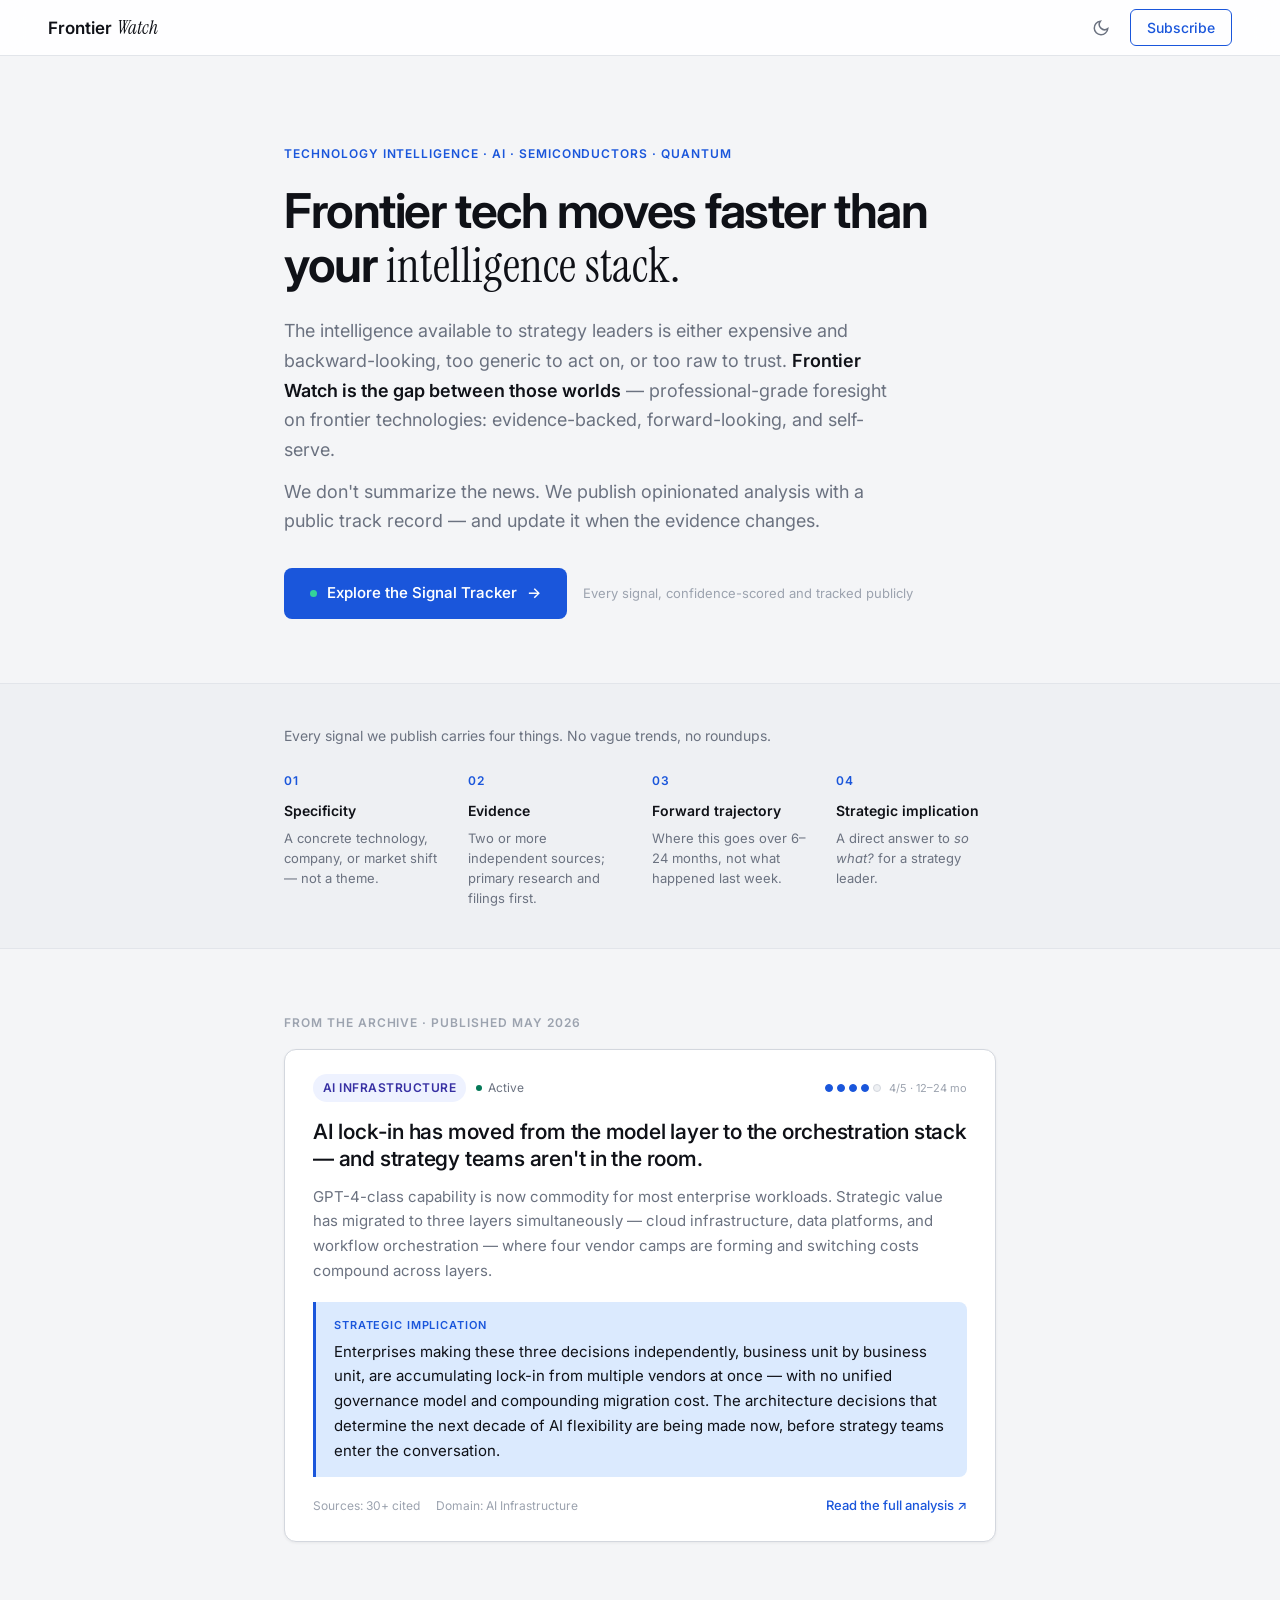
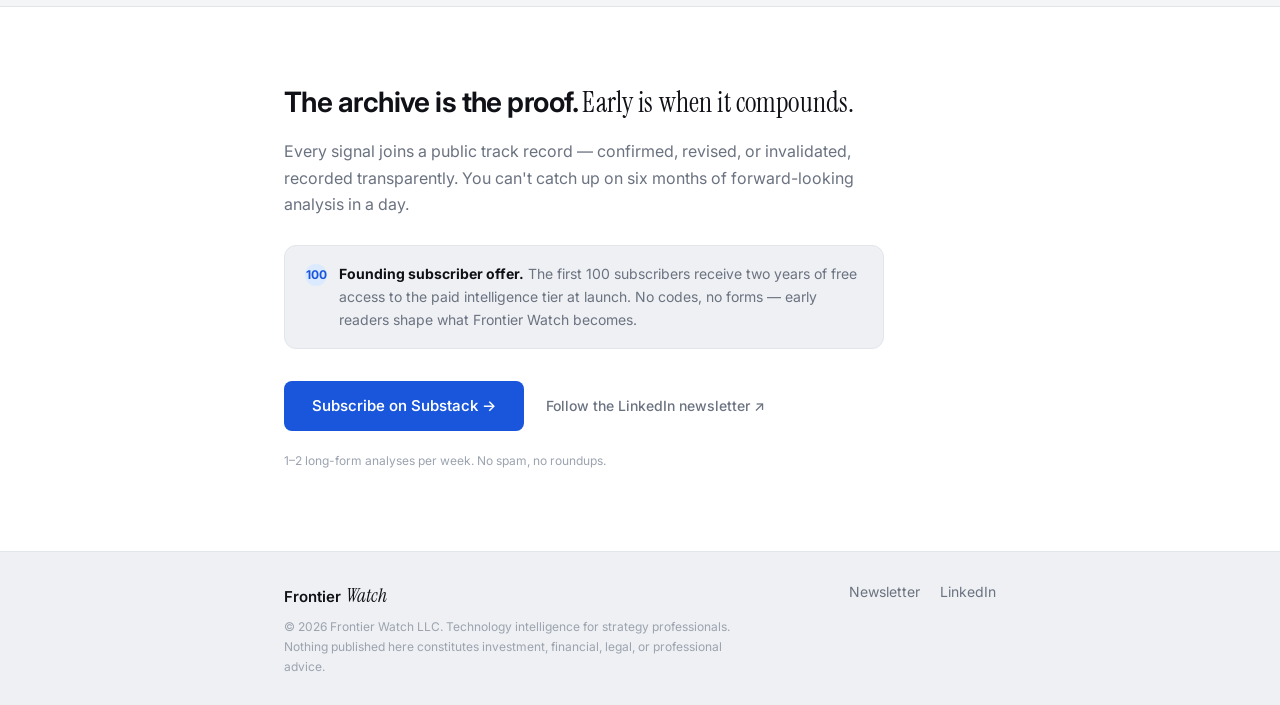
==== index.html @ 69a266fc "Unify UI across home and Signals pages; add hero CTA - Signals header/footer wordmark now matches ho" ====
<!DOCTYPE html>
<html lang="en" data-theme="light">
<head>
<meta charset="UTF-8">
<meta name="viewport" content="width=device-width, initial-scale=1.0">
<title>Frontier Watch — Technology Intelligence for Strategy Professionals</title>
<meta name="description" content="Professional-grade foresight on frontier technologies — evidence-backed, forward-looking, self-serve. Built for strategy leaders at technology companies.">
<link rel="preconnect" href="https://fonts.googleapis.com">
<link href="https://fonts.googleapis.com/css2?family=Inter:wght@300;400;500;600;700&family=Instrument+Serif:ital@0;1&display=swap" rel="stylesheet">
<style>
  :root {
    --bg: #F4F5F7;
    --surface: #FFFFFF;
    --surface-offset: #EEF0F3;
    --divider: #E2E5EA;
    --border: #D3D7DE;
    --text: #0F1117;
    --text-muted: #6B7280;
    --text-faint: #9CA3AF;
    --accent: #1A56DB;
    --accent-hover: #1447C4;
    --accent-highlight: #DBEAFE;
    --status-active: #047857;
    --radius: 12px;
  }
  [data-theme="dark"] {
    --bg: #0C0E12;
    --surface: #131620;
    --surface-offset: #1E2230;
    --divider: #252A38;
    --border: #2E3448;
    --text: #E8EBF0;
    --text-muted: #8892A4;
    --text-faint: #4A5268;
    --accent: #4D7EF7;
    --accent-hover: #3D6EE7;
    --accent-highlight: #1E2F5A;
    --status-active: #10B981;
  }
  * { box-sizing: border-box; margin: 0; }
  html { scroll-behavior: smooth; }
  body {
    font-family: 'Inter', -apple-system, sans-serif;
    background: var(--bg);
    color: var(--text);
    line-height: 1.65;
    transition: background 200ms, color 200ms;
  }
  a { color: var(--accent); text-decoration: none; }

  /* Header */
  .header {
    position: sticky; top: 0; z-index: 100;
    height: 56px;
    display: flex; align-items: center; justify-content: space-between;
    padding: 0 48px;
    background: color-mix(in srgb, var(--surface) 90%, transparent);
    backdrop-filter: blur(12px);
    border-bottom: 1px solid var(--divider);
  }
  .wordmark { font-size: 17px; color: var(--text); display: flex; align-items: baseline; gap: 5px; }
  .wordmark .fw-1 { font-weight: 600; }
  .wordmark .fw-2 { font-family: 'Instrument Serif', serif; font-style: italic; font-size: 19px; }
  .header-right { display: flex; align-items: center; gap: 16px; }
  .theme-toggle {
    background: none; border: none; cursor: pointer; padding: 4px;
    color: var(--text-muted); display: flex; align-items: center;
  }
  .btn-ghost {
    font-size: 14px; font-weight: 500; padding: 6px 16px;
    color: var(--accent); border: 1px solid var(--accent); border-radius: 6px;
    transition: all 160ms;
  }
  .btn-ghost:hover { background: var(--accent); color: #fff; }

  /* Layout */
  .container { max-width: 760px; margin: 0 auto; padding: 0 24px; }

  /* Hero */
  .hero { padding: 88px 0 64px; }
  .micro-label {
    font-size: 12px; font-weight: 600; letter-spacing: 0.08em;
    text-transform: uppercase; color: var(--accent);
    display: block; margin-bottom: 20px;
  }
  h1 {
    font-size: clamp(34px, 5.5vw, 48px);
    font-weight: 650; letter-spacing: -0.03em; line-height: 1.12;
    margin-bottom: 24px;
  }
  h1 em { font-family: 'Instrument Serif', serif; font-style: normal; font-weight: 400; letter-spacing: 0.005em; }
  .hero-sub {
    font-size: 18px; color: var(--text-muted); max-width: 620px; margin-bottom: 12px;
  }
  .hero-sub strong { color: var(--text); font-weight: 600; }

  /* Hero CTA — Signal Tracker */
  .hero-cta { margin-top: 32px; display: flex; align-items: center; gap: 16px; flex-wrap: wrap; }
  .btn-tracker {
    display: inline-flex; align-items: center; gap: 10px;
    background: var(--accent); color: #fff;
    font-size: 15px; font-weight: 550;
    padding: 13px 26px; border-radius: 8px;
    transition: background 160ms, transform 160ms, box-shadow 160ms;
    animation: tracker-glow 3s ease-in-out infinite;
  }
  .btn-tracker:hover {
    background: var(--accent-hover);
    transform: translateY(-1px);
    box-shadow: 0 6px 20px color-mix(in srgb, var(--accent) 35%, transparent);
    animation: none;
  }
  .btn-tracker .arrow { transition: transform 160ms; }
  .btn-tracker:hover .arrow { transform: translateX(3px); }
  @keyframes tracker-glow {
    0%, 100% { box-shadow: 0 0 0 0 color-mix(in srgb, var(--accent) 35%, transparent); }
    50% { box-shadow: 0 0 0 7px color-mix(in srgb, var(--accent) 0%, transparent); }
  }
  .live-dot {
    width: 7px; height: 7px; border-radius: 50%;
    background: #34D399; flex-shrink: 0;
    animation: live-pulse 1.8s ease-in-out infinite;
  }
  @keyframes live-pulse {
    0%, 100% { opacity: 1; }
    50% { opacity: 0.45; }
  }
  .hero-cta-note { font-size: 13px; color: var(--text-faint); }

  /* Definition strip */
  .definition {
    border-top: 1px solid var(--divider);
    border-bottom: 1px solid var(--divider);
    background: var(--surface-offset);
  }
  .definition .container { padding-top: 40px; padding-bottom: 40px; }
  .definition-intro { font-size: 14px; color: var(--text-muted); margin-bottom: 24px; max-width: 640px; }
  .attrs { display: grid; grid-template-columns: repeat(4, 1fr); gap: 24px; }
  .attr h3 { font-size: 14px; font-weight: 600; margin-bottom: 6px; }
  .attr p { font-size: 13px; color: var(--text-muted); line-height: 1.55; }
  .attr .num { font-size: 12px; color: var(--accent); font-weight: 600; letter-spacing: 0.06em; display: block; margin-bottom: 8px; }
  @media (max-width: 720px) { .attrs { grid-template-columns: 1fr 1fr; } }
  @media (max-width: 440px) { .attrs { grid-template-columns: 1fr; } }

  /* Signal section */
  .signal-section { padding: 64px 0; }
  .section-label {
    font-size: 12px; font-weight: 600; letter-spacing: 0.08em;
    text-transform: uppercase; color: var(--text-faint); margin-bottom: 16px; display: block;
  }
  .signal-card {
    background: var(--surface);
    border: 1px solid var(--border);
    border-radius: var(--radius);
    padding: 24px 28px;
    box-shadow: 0 1px 3px rgba(15,17,23,0.06);
  }
  .signal-top { display: flex; align-items: center; gap: 10px; margin-bottom: 16px; flex-wrap: wrap; }
  .badge-domain {
    font-size: 12px; font-weight: 600; letter-spacing: 0.04em;
    padding: 4px 10px; border-radius: 999px;
    background: #EEF2FF; color: #3730A3;
  }
  [data-theme="dark"] .badge-domain { background: #1E2145; color: #A5B4FC; }
  .badge-status { font-size: 12px; color: var(--text-muted); display: inline-flex; align-items: center; gap: 6px; }
  .badge-status::before { content: ''; width: 6px; height: 6px; border-radius: 50%; background: var(--status-active); }
  .confidence { margin-left: auto; display: flex; gap: 4px; align-items: center; }
  .confidence span { width: 8px; height: 8px; border-radius: 50%; background: var(--surface-offset); border: 1px solid var(--border); }
  .confidence span.on { background: var(--accent); border-color: var(--accent); }
  .confidence .conf-label { width: auto; height: auto; border: none; background: none; font-size: 11px; color: var(--text-faint); margin-left: 4px; }
  .signal-title { font-size: 21px; font-weight: 550; letter-spacing: -0.01em; line-height: 1.3; margin-bottom: 12px; }
  .signal-thesis { font-size: 15px; color: var(--text-muted); margin-bottom: 18px; }
  .implication {
    background: var(--accent-highlight);
    border-left: 3px solid var(--accent);
    border-radius: 0 8px 8px 0;
    padding: 14px 18px;
    font-size: 15px;
    margin-bottom: 18px;
  }
  .implication .micro { font-size: 11px; font-weight: 600; letter-spacing: 0.08em; text-transform: uppercase; color: var(--accent); display: block; margin-bottom: 6px; }
  .signal-footer { display: flex; align-items: center; gap: 16px; font-size: 12px; color: var(--text-faint); flex-wrap: wrap; }
  .signal-footer .read-link { font-size: 13px; font-weight: 500; color: var(--accent); margin-left: auto; }
  .signal-footer .read-link:hover { text-decoration: underline; }

  /* CTA */
  .cta { border-top: 1px solid var(--divider); background: var(--surface); }
  .cta .container { padding-top: 72px; padding-bottom: 80px; text-align: left; }
  .cta h2 { font-size: 28px; font-weight: 650; letter-spacing: -0.02em; margin-bottom: 12px; }
  .cta h2 em { font-family: 'Instrument Serif', serif; font-style: normal; font-weight: 400; letter-spacing: 0.005em; }
  .cta-sub { font-size: 16px; color: var(--text-muted); max-width: 600px; margin-bottom: 28px; }
  .founding {
    display: flex; gap: 12px; align-items: flex-start;
    background: var(--surface-offset);
    border: 1px solid var(--divider);
    border-radius: var(--radius);
    padding: 16px 20px;
    max-width: 600px;
    margin-bottom: 32px;
    font-size: 14px; color: var(--text-muted);
  }
  .founding strong { color: var(--text); }
  .founding .marker {
    flex-shrink: 0; margin-top: 2px;
    width: 22px; height: 22px; border-radius: 50%;
    background: var(--accent-highlight); color: var(--accent);
    display: flex; align-items: center; justify-content: center;
    font-size: 12px; font-weight: 700;
  }
  .cta-buttons { display: flex; gap: 14px; flex-wrap: wrap; align-items: center; }
  .btn-primary {
    display: inline-flex; align-items: center; gap: 8px;
    background: var(--accent); color: #fff;
    font-size: 15px; font-weight: 550;
    padding: 13px 28px; border-radius: 8px;
    transition: background 160ms;
  }
  .btn-primary:hover { background: var(--accent-hover); }
  .btn-secondary {
    font-size: 14px; font-weight: 500; color: var(--text-muted);
    padding: 12px 8px;
  }
  .btn-secondary:hover { color: var(--accent); }
  .cta-note { font-size: 12px; color: var(--text-faint); margin-top: 20px; }

  /* Footer */
  footer { border-top: 1px solid var(--divider); background: var(--surface-offset); }
  footer .container {
    padding-top: 28px; padding-bottom: 28px;
    display: flex; justify-content: space-between; gap: 24px; flex-wrap: wrap;
  }
  .footer-left .wordmark { font-size: 15px; margin-bottom: 6px; }
  .footer-left p { font-size: 12px; color: var(--text-faint); max-width: 480px; }
  .footer-links { display: flex; gap: 20px; font-size: 14px; }
  .footer-links a { color: var(--text-muted); }
  .footer-links a:hover { color: var(--accent); }

  @media (max-width: 720px) {
    .header { padding: 0 20px; }
    .hero { padding: 56px 0 48px; }
  }
</style>
</head>
<body>

<header class="header">
  <div class="wordmark"><span class="fw-1">Frontier</span><span class="fw-2">Watch</span></div>
  <div class="header-right">
    <button class="theme-toggle" id="themeToggle" aria-label="Toggle theme">
      <svg id="themeIcon" width="18" height="18" viewBox="0 0 24 24" fill="none" stroke="currentColor" stroke-width="2" stroke-linecap="round"><path d="M21 12.8A9 9 0 1 1 11.2 3a7 7 0 0 0 9.8 9.8z"/></svg>
    </button>
    <a class="btn-ghost" href="https://frontierwatch.substack.com" target="_blank" rel="noopener">Subscribe</a>
  </div>
</header>

<section class="hero">
  <div class="container">
    <span class="micro-label">Technology Intelligence · AI · Semiconductors · Quantum</span>
    <h1>Frontier tech moves faster than your <em>intelligence stack.</em></h1>
    <p class="hero-sub">The intelligence available to strategy leaders is either expensive and backward-looking, too generic to act on, or too raw to trust. <strong>Frontier Watch is the gap between those worlds</strong> — professional-grade foresight on frontier technologies: evidence-backed, forward-looking, and self-serve.</p>
    <p class="hero-sub">We don't summarize the news. We publish opinionated analysis with a public track record — and update it when the evidence changes.</p>
    <div class="hero-cta">
      <a class="btn-tracker" href="signals/index.html">
        <span class="live-dot"></span>
        Explore the Signal Tracker
        <span class="arrow">→</span>
      </a>
      <span class="hero-cta-note">Every signal, confidence-scored and tracked publicly</span>
    </div>
  </div>
</section>

<section class="definition">
  <div class="container">
    <p class="definition-intro">Every signal we publish carries four things. No vague trends, no roundups.</p>
    <div class="attrs">
      <div class="attr"><span class="num">01</span><h3>Specificity</h3><p>A concrete technology, company, or market shift — not a theme.</p></div>
      <div class="attr"><span class="num">02</span><h3>Evidence</h3><p>Two or more independent sources; primary research and filings first.</p></div>
      <div class="attr"><span class="num">03</span><h3>Forward trajectory</h3><p>Where this goes over 6–24 months, not what happened last week.</p></div>
      <div class="attr"><span class="num">04</span><h3>Strategic implication</h3><p>A direct answer to <em>so what?</em> for a strategy leader.</p></div>
    </div>
  </div>
</section>

<section class="signal-section">
  <div class="container">
    <span class="section-label">From the archive · Published May 2026</span>
    <article class="signal-card">
      <div class="signal-top">
        <span class="badge-domain">AI INFRASTRUCTURE</span>
        <span class="badge-status">Active</span>
        <div class="confidence" title="Confidence 4/5 — strong evidence, minor gaps in supporting data">
          <span class="on"></span><span class="on"></span><span class="on"></span><span class="on"></span><span></span>
          <span class="conf-label">4/5 · 12–24 mo</span>
        </div>
      </div>
      <h2 class="signal-title">AI lock-in has moved from the model layer to the orchestration stack — and strategy teams aren't in the room.</h2>
      <p class="signal-thesis">GPT-4-class capability is now commodity for most enterprise workloads. Strategic value has migrated to three layers simultaneously — cloud infrastructure, data platforms, and workflow orchestration — where four vendor camps are forming and switching costs compound across layers.</p>
      <div class="implication">
        <span class="micro">Strategic implication</span>
        Enterprises making these three decisions independently, business unit by business unit, are accumulating lock-in from multiple vendors at once — with no unified governance model and compounding migration cost. The architecture decisions that determine the next decade of AI flexibility are being made now, before strategy teams enter the conversation.
      </div>
      <div class="signal-footer">
        <span>Sources: 30+ cited</span>
        <span>Domain: AI Infrastructure</span>
        <a class="read-link" href="https://frontierwatch.substack.com/p/enterprise-ai-strategy-vendor-lock" target="_blank" rel="noopener">Read the full analysis ↗</a>
      </div>
    </article>
  </div>
</section>

<section class="cta">
  <div class="container">
    <h2>The archive is the proof. <em>Early is when it compounds.</em></h2>
    <p class="cta-sub">Every signal joins a public track record — confirmed, revised, or invalidated, recorded transparently. You can't catch up on six months of forward-looking analysis in a day.</p>
    <div class="founding">
      <span class="marker">100</span>
      <div><strong>Founding subscriber offer.</strong> The first 100 subscribers receive two years of free access to the paid intelligence tier at launch. No codes, no forms — early readers shape what Frontier Watch becomes.</div>
    </div>
    <div class="cta-buttons">
      <a class="btn-primary" href="https://frontierwatch.substack.com" target="_blank" rel="noopener">Subscribe on Substack →</a>
      <a class="btn-secondary" href="https://www.linkedin.com/build-relation/newsletter-follow?entityUrn=7248378826097901568" target="_blank" rel="noopener">Follow the LinkedIn newsletter ↗</a>
    </div>
    <p class="cta-note">1–2 long-form analyses per week. No spam, no roundups.</p>
  </div>
</section>

<footer>
  <div class="container">
    <div class="footer-left">
      <div class="wordmark"><span class="fw-1">Frontier</span><span class="fw-2">Watch</span></div>
      <p>&copy; 2026 Frontier Watch LLC. Technology intelligence for strategy professionals. Nothing published here constitutes investment, financial, legal, or professional advice.</p>
    </div>
    <div class="footer-links">
      <a href="https://frontierwatch.substack.com" target="_blank" rel="noopener">Newsletter</a>
      <a href="https://www.linkedin.com/build-relation/newsletter-follow?entityUrn=7248378826097901568" target="_blank" rel="noopener">LinkedIn</a>
    </div>
  </div>
</footer>

<script>
  const root = document.documentElement;
  const btn = document.getElementById('themeToggle');
  const icon = document.getElementById('themeIcon');
  const sun = '<circle cx="12" cy="12" r="4"/><path d="M12 2v2m0 16v2M4.9 4.9l1.4 1.4m11.4 11.4 1.4 1.4M2 12h2m16 0h2M4.9 19.1l1.4-1.4m11.4-11.4 1.4-1.4"/>';
  const moon = '<path d="M21 12.8A9 9 0 1 1 11.2 3a7 7 0 0 0 9.8 9.8z"/>';
  // Theme is shared with /signals via localStorage; default is light
  let saved = 'light';
  try { saved = localStorage.getItem('fw-theme') === 'dark' ? 'dark' : 'light'; } catch {}
  root.dataset.theme = saved;
  icon.innerHTML = saved === 'dark' ? sun : moon;
  btn.addEventListener('click', () => {
    const dark = root.dataset.theme === 'dark';
    const next = dark ? 'light' : 'dark';
    root.dataset.theme = next;
    icon.innerHTML = dark ? moon : sun;
    try { localStorage.setItem('fw-theme', next); } catch {}
  });
</script>
</body>
</html>
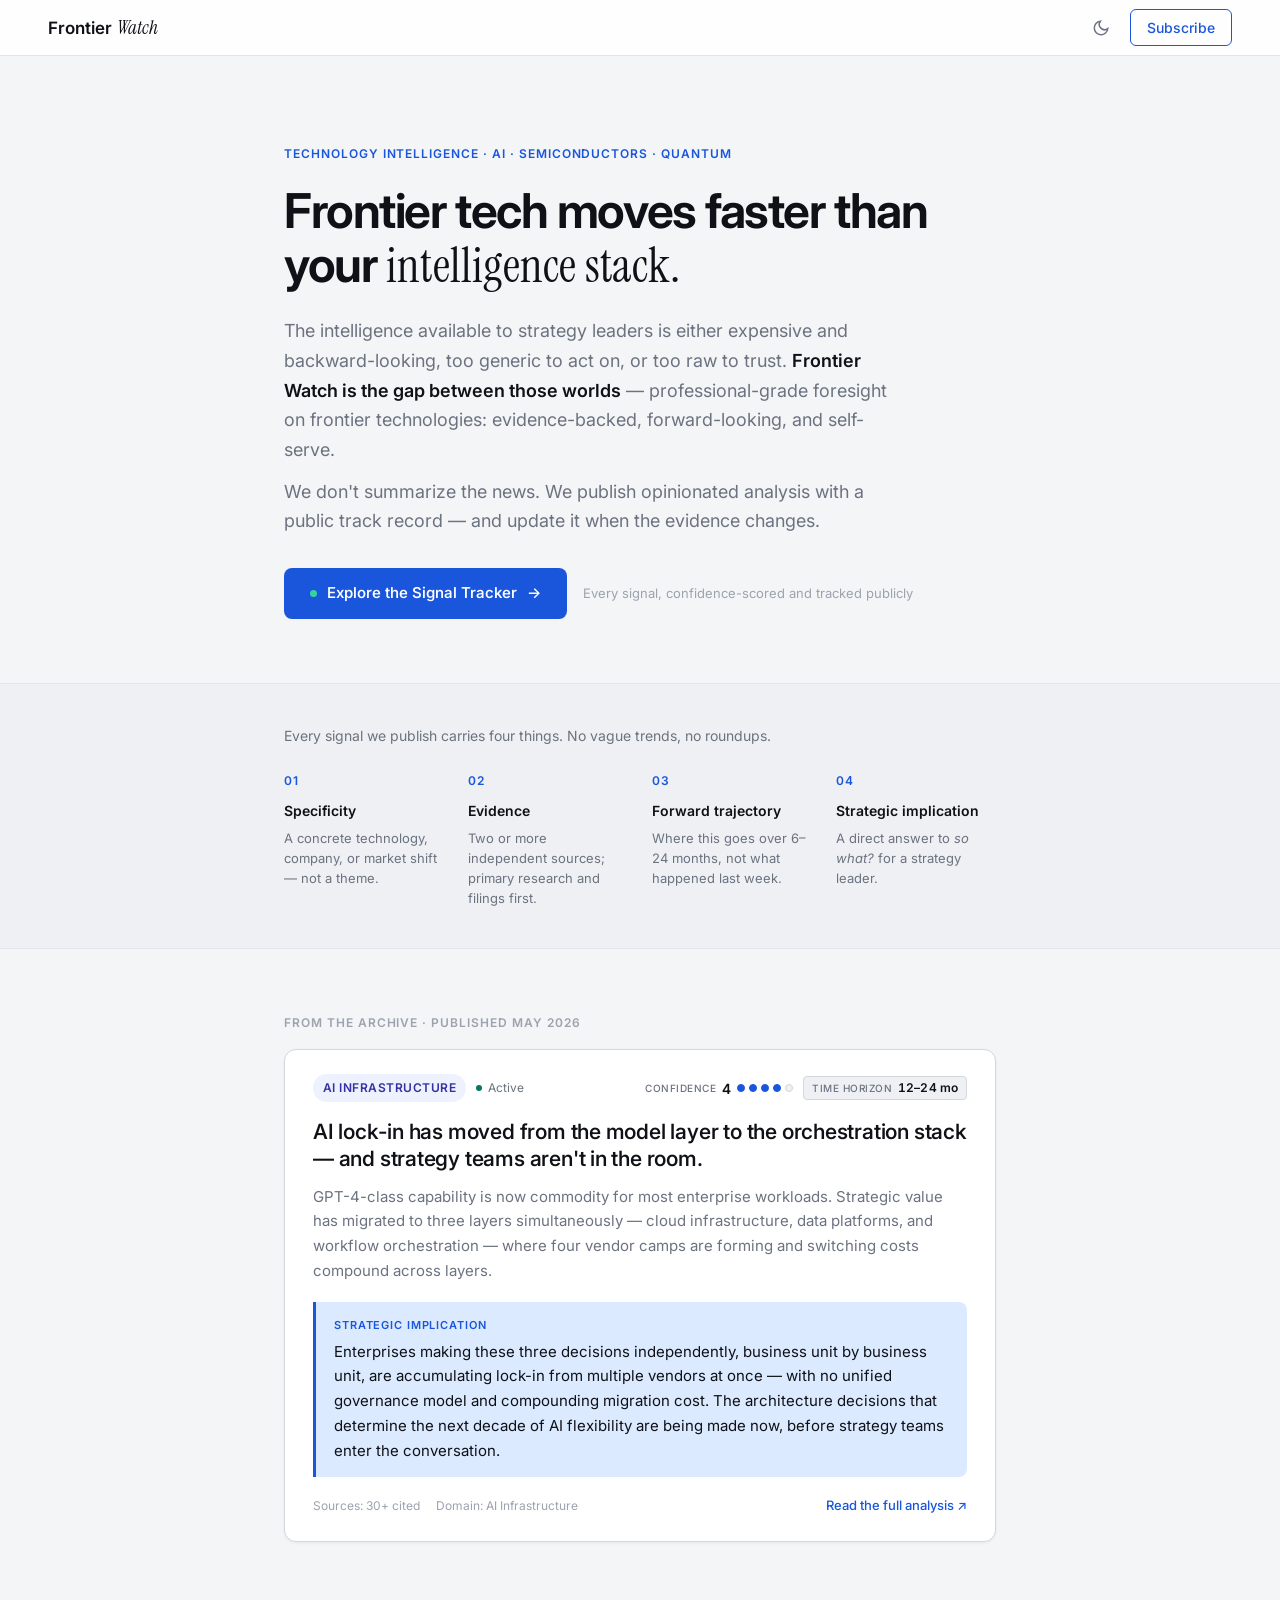
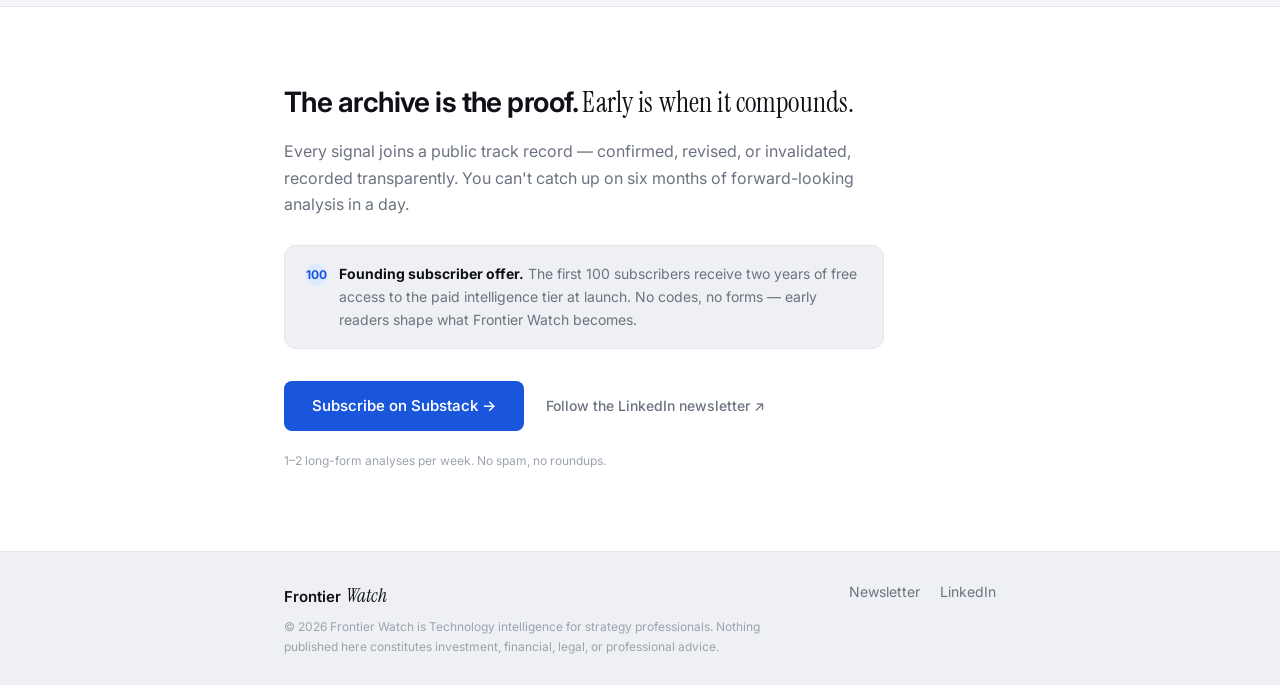
==== commit 049e8c7d: "More mobile fixes and signal card layout changes" ====
--- a/index.html
+++ b/index.html
@@ -164,10 +164,27 @@
   [data-theme="dark"] .badge-domain { background: #1E2145; color: #A5B4FC; }
   .badge-status { font-size: 12px; color: var(--text-muted); display: inline-flex; align-items: center; gap: 6px; }
   .badge-status::before { content: ''; width: 6px; height: 6px; border-radius: 50%; background: var(--status-active); }
-  .confidence { margin-left: auto; display: flex; gap: 4px; align-items: center; }
-  .confidence span { width: 8px; height: 8px; border-radius: 50%; background: var(--surface-offset); border: 1px solid var(--border); }
-  .confidence span.on { background: var(--accent); border-color: var(--accent); }
-  .confidence .conf-label { width: auto; height: auto; border: none; background: none; font-size: 11px; color: var(--text-faint); margin-left: 4px; }
+  .signal-top-spacer { flex: 1; }
+  .confidence { display: flex; align-items: center; gap: 6px; }
+  .confidence .conf-label {
+    font-size: 10px; font-weight: 500; color: var(--text-muted);
+    text-transform: uppercase; letter-spacing: 0.05em;
+  }
+  .confidence .conf-score { font-size: 14px; font-weight: 600; color: var(--text); font-variant-numeric: tabular-nums; }
+  .confidence .conf-dots { display: flex; gap: 4px; align-items: center; }
+  .confidence .conf-dots span { width: 8px; height: 8px; border-radius: 50%; background: var(--surface-offset); border: 1px solid var(--border); display: inline-block; }
+  .confidence .conf-dots span.on { background: var(--accent); border-color: var(--accent); }
+  .horizon-chip {
+    display: inline-flex; align-items: center; gap: 6px;
+    height: 24px; padding: 0 8px; border-radius: 4px;
+    background: var(--surface-offset); border: 1px solid var(--border);
+    font-size: 12px; letter-spacing: 0.01em;
+  }
+  .horizon-chip .horizon-label {
+    font-weight: 500; color: var(--text-muted);
+    text-transform: uppercase; letter-spacing: 0.05em; font-size: 10px;
+  }
+  .horizon-chip .horizon-value { font-weight: 600; color: var(--text); font-variant-numeric: tabular-nums; }
   .signal-title { font-size: 21px; font-weight: 550; letter-spacing: -0.01em; line-height: 1.3; margin-bottom: 12px; }
   .signal-thesis { font-size: 15px; color: var(--text-muted); margin-bottom: 18px; }
   .implication {
@@ -289,9 +306,17 @@
       <div class="signal-top">
         <span class="badge-domain">AI INFRASTRUCTURE</span>
         <span class="badge-status">Active</span>
+        <div class="signal-top-spacer"></div>
         <div class="confidence" title="Confidence 4/5 — strong evidence, minor gaps in supporting data">
-          <span class="on"></span><span class="on"></span><span class="on"></span><span class="on"></span><span></span>
-          <span class="conf-label">4/5 · 12–24 mo</span>
+          <span class="conf-label">Confidence</span>
+          <span class="conf-score">4</span>
+          <span class="conf-dots">
+            <span class="on"></span><span class="on"></span><span class="on"></span><span class="on"></span><span></span>
+          </span>
+        </div>
+        <div class="horizon-chip">
+          <span class="horizon-label">Time Horizon</span>
+          <span class="horizon-value">12–24 mo</span>
         </div>
       </div>
       <h2 class="signal-title">AI lock-in has moved from the model layer to the orchestration stack — and strategy teams aren't in the room.</h2>
@@ -329,7 +354,7 @@
   <div class="container">
     <div class="footer-left">
       <div class="wordmark"><span class="fw-1">Frontier</span><span class="fw-2">Watch</span></div>
-      <p>&copy; 2026 Frontier Watch LLC. Technology intelligence for strategy professionals. Nothing published here constitutes investment, financial, legal, or professional advice.</p>
+      <p>&copy; 2026 Frontier Watch is Technology intelligence for strategy professionals. Nothing published here constitutes investment, financial, legal, or professional advice.</p>
     </div>
     <div class="footer-links">
       <a href="https://frontierwatch.substack.com" target="_blank" rel="noopener">Newsletter</a>
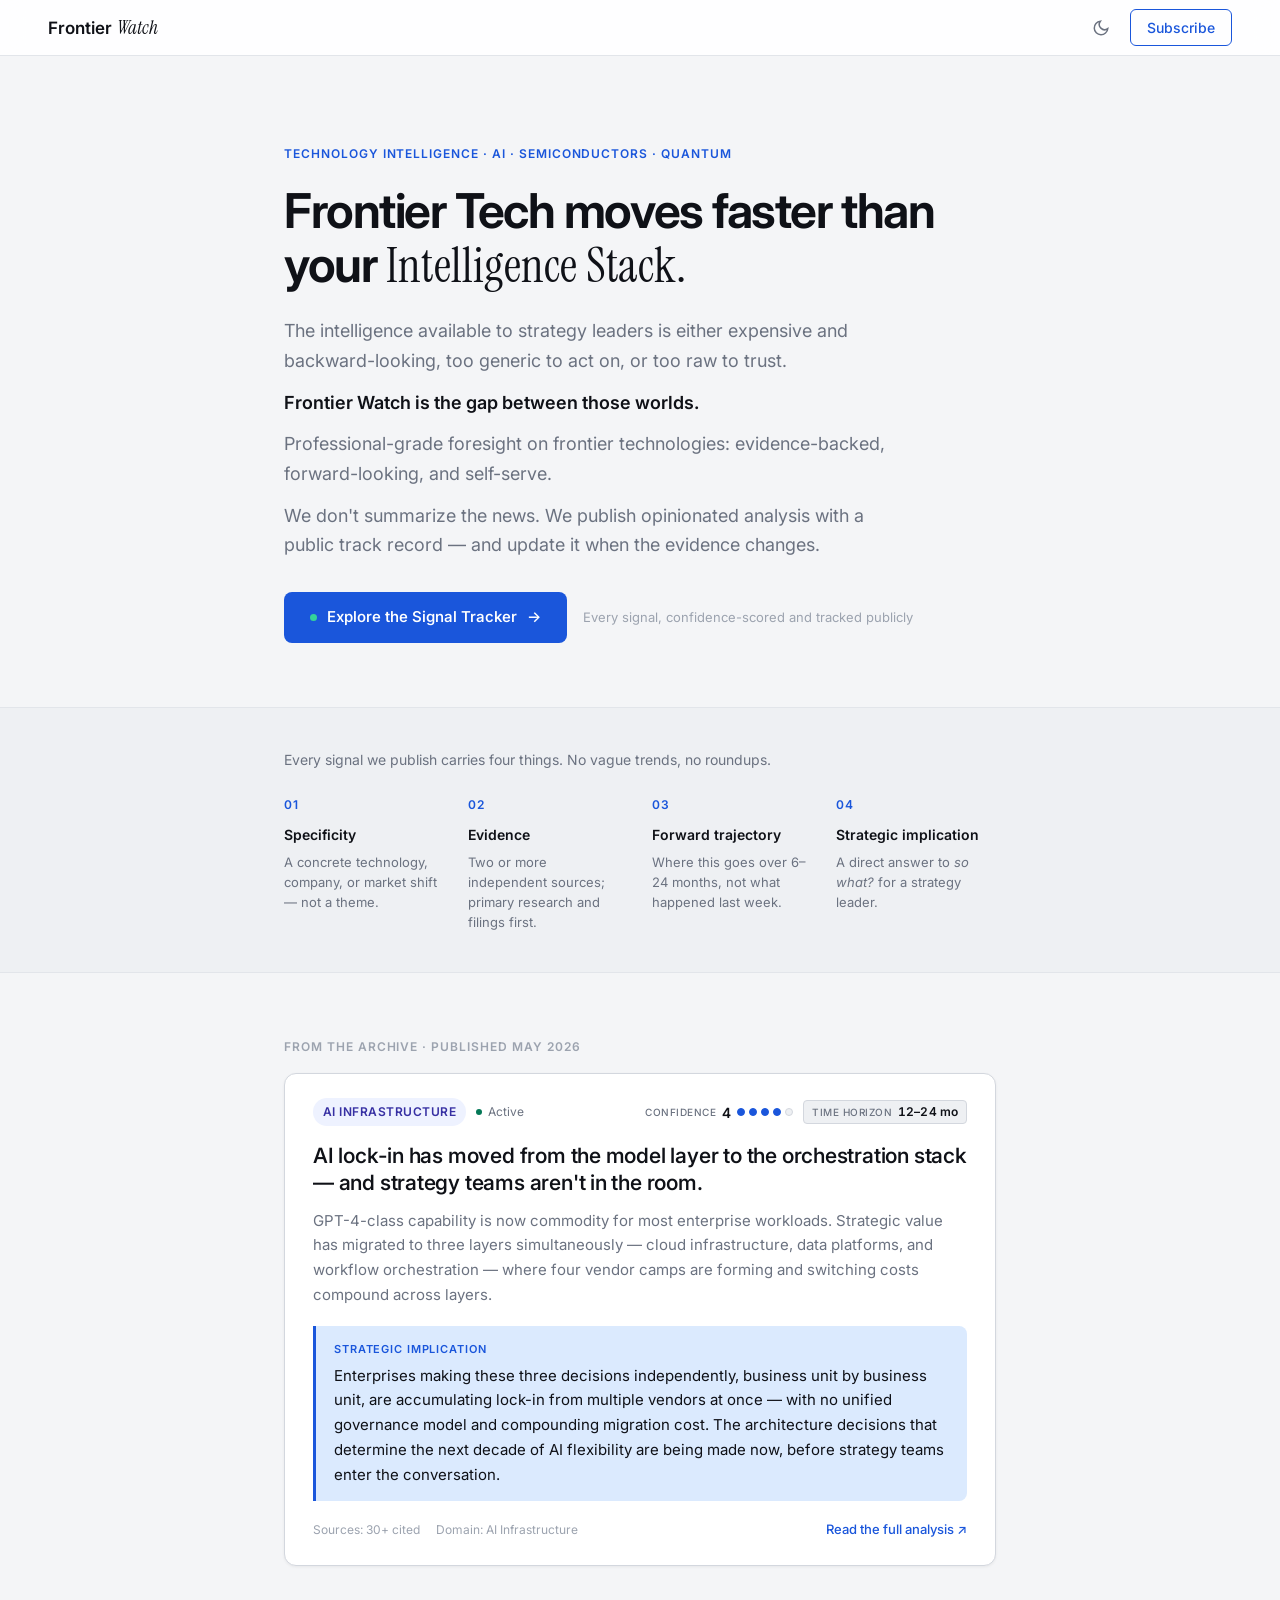
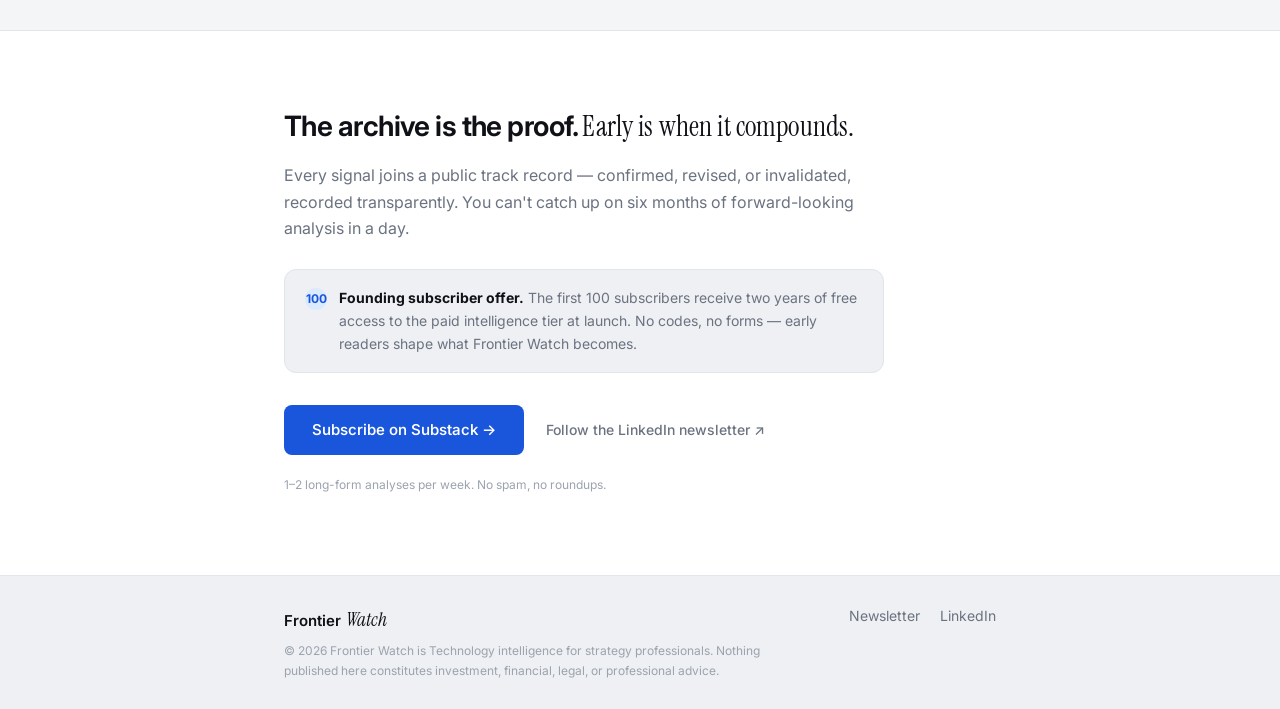
==== commit 255280f3: "Landing page restructure" ====
--- a/index.html
+++ b/index.html
@@ -273,8 +273,10 @@
 <section class="hero">
   <div class="container">
     <span class="micro-label">Technology Intelligence · AI · Semiconductors · Quantum</span>
-    <h1>Frontier tech moves faster than your <em>intelligence stack.</em></h1>
-    <p class="hero-sub">The intelligence available to strategy leaders is either expensive and backward-looking, too generic to act on, or too raw to trust. <strong>Frontier Watch is the gap between those worlds</strong> — professional-grade foresight on frontier technologies: evidence-backed, forward-looking, and self-serve.</p>
+    <h1>Frontier Tech moves faster than your <em>Intelligence Stack.</em></h1>
+    <p class="hero-sub">The intelligence available to strategy leaders is either expensive and backward-looking, too generic to act on, or too raw to trust. </p>
+    <p class="hero-sub"><strong>Frontier Watch is the gap between those worlds.</strong> </p>
+    <p class="hero-sub">Professional-grade foresight on frontier technologies: evidence-backed, forward-looking, and self-serve.</p>
     <p class="hero-sub">We don't summarize the news. We publish opinionated analysis with a public track record — and update it when the evidence changes.</p>
     <div class="hero-cta">
       <a class="btn-tracker" href="signals/index.html">
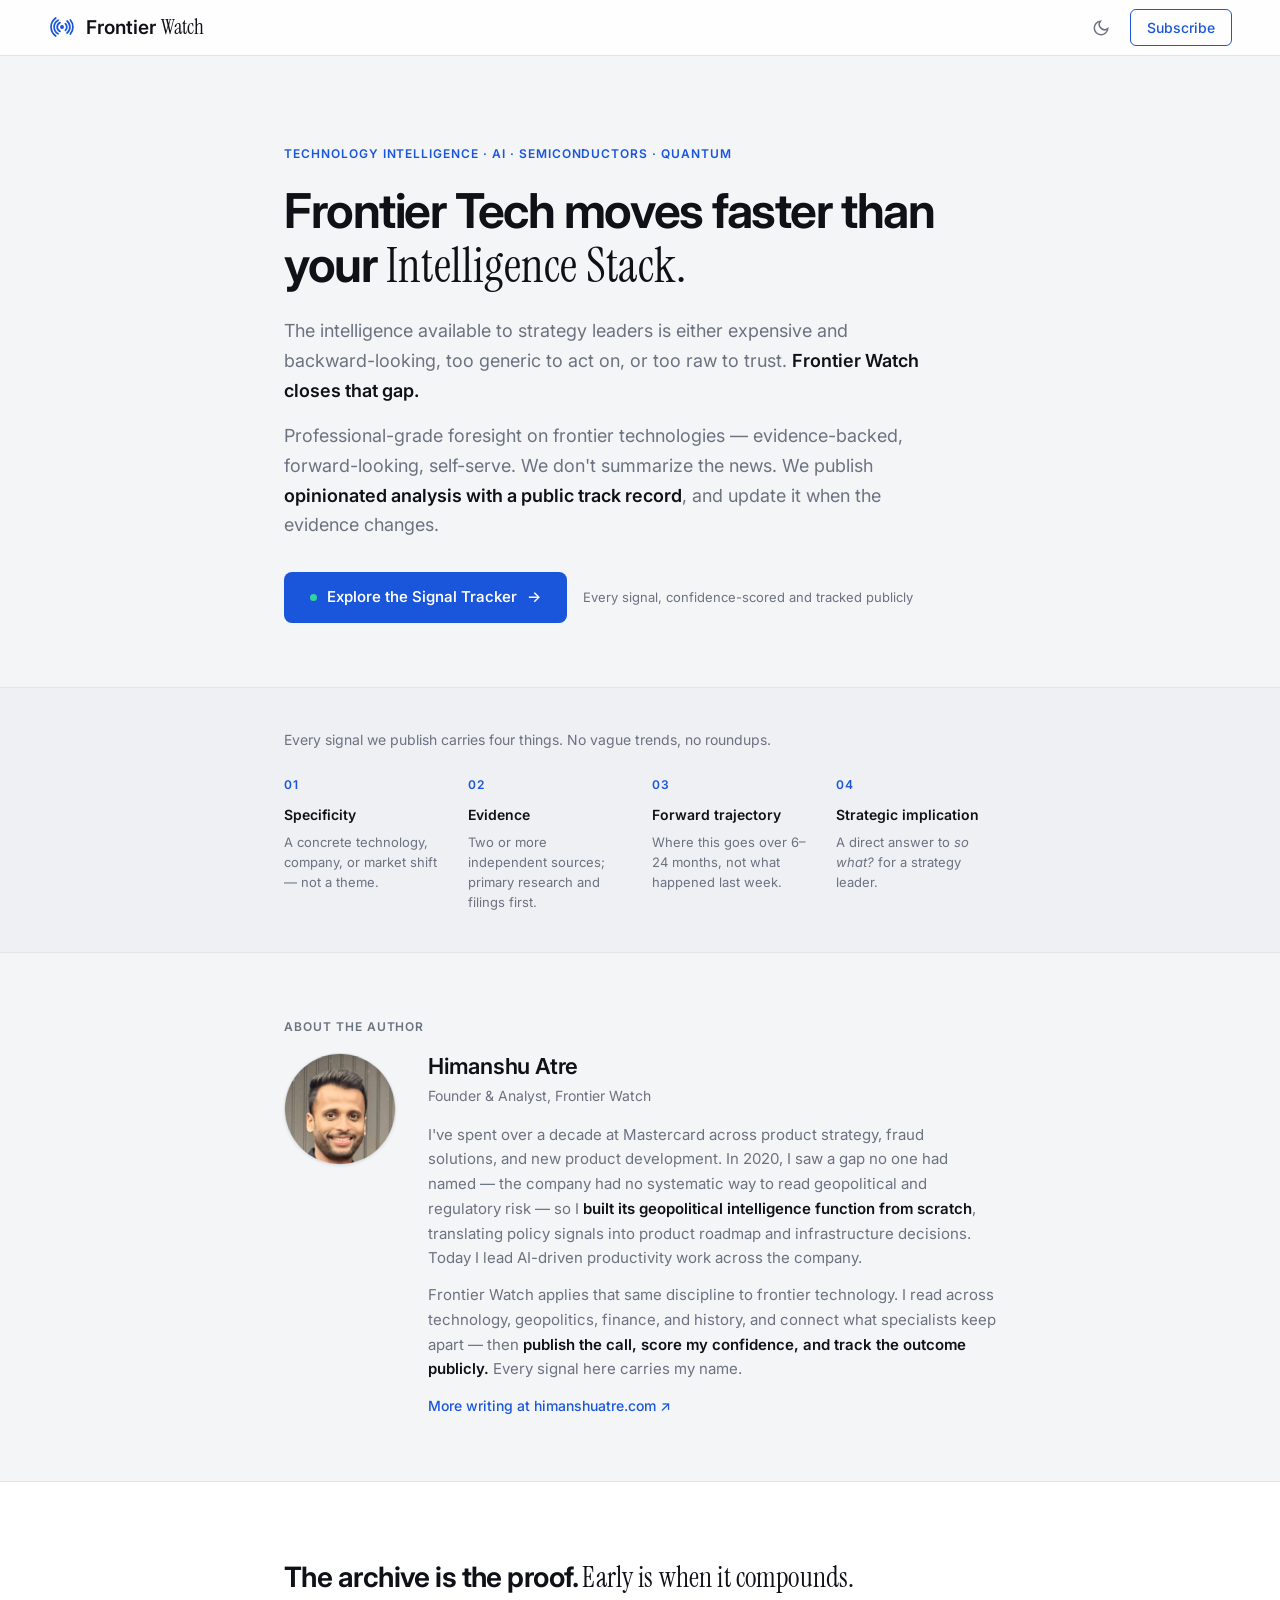
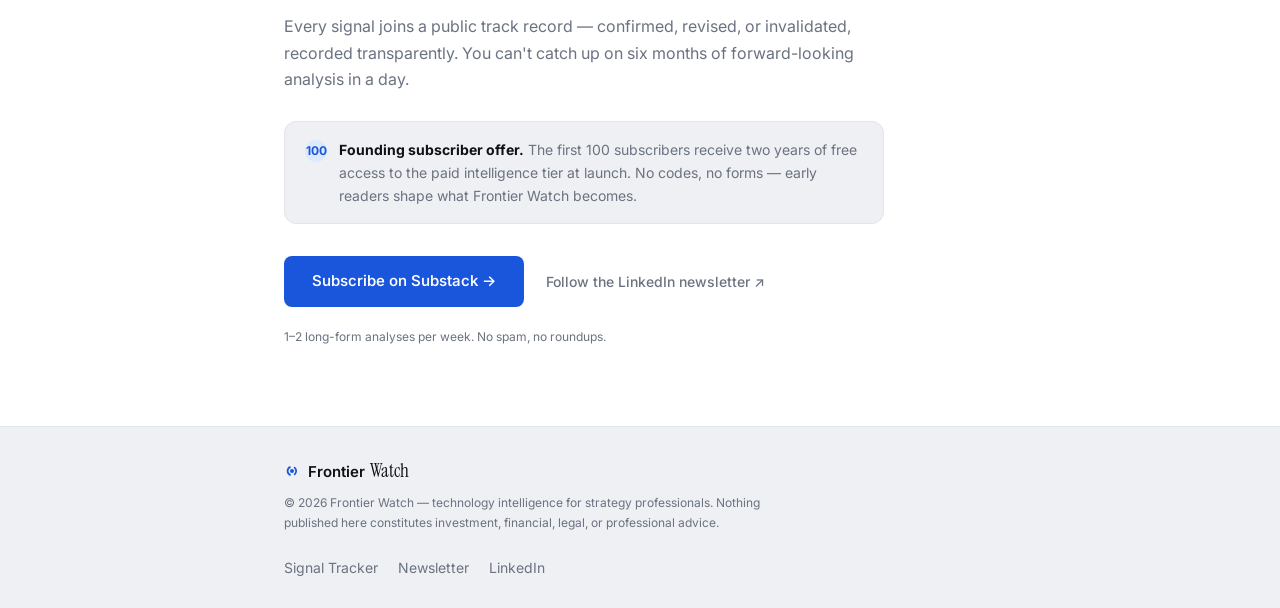
==== commit 5944d444: "Major updates based on UX audit" ====
--- a/index.html
+++ b/index.html
@@ -5,48 +5,33 @@
 <meta name="viewport" content="width=device-width, initial-scale=1.0">
 <title>Frontier Watch — Technology Intelligence for Strategy Professionals</title>
 <meta name="description" content="Professional-grade foresight on frontier technologies — evidence-backed, forward-looking, self-serve. Built for strategy leaders at technology companies.">
+<link rel="canonical" href="https://frontierwatch.io/">
+<meta property="og:type" content="website">
+<meta property="og:site_name" content="Frontier Watch">
+<meta property="og:title" content="Frontier Watch — Technology Intelligence for Strategy Professionals">
+<meta property="og:description" content="Professional-grade foresight on frontier technologies — evidence-backed, forward-looking, self-serve. Every signal confidence-scored and tracked publicly.">
+<meta property="og:url" content="https://frontierwatch.io/">
+<meta property="og:image" content="https://frontierwatch.io/assets/og-card.png">
+<meta name="twitter:card" content="summary_large_image">
+<meta name="twitter:title" content="Frontier Watch — Technology Intelligence for Strategy Professionals">
+<meta name="twitter:description" content="Professional-grade foresight on frontier technologies — evidence-backed, forward-looking, self-serve.">
+<meta name="twitter:image" content="https://frontierwatch.io/assets/og-card.png">
 <link rel="preconnect" href="https://fonts.googleapis.com">
-<link href="https://fonts.googleapis.com/css2?family=Inter:wght@300;400;500;600;700&family=Instrument+Serif:ital@0;1&display=swap" rel="stylesheet">
+<link rel="preconnect" href="https://fonts.gstatic.com" crossorigin>
+<link href="https://fonts.googleapis.com/css2?family=Inter:wght@300..700&family=Instrument+Serif&display=swap" rel="stylesheet">
+<link rel="icon" type="image/svg+xml" href="assets/favicon.svg">
+<link rel="stylesheet" href="assets/tokens.css">
 <style>
-  :root {
-    --bg: #F4F5F7;
-    --surface: #FFFFFF;
-    --surface-offset: #EEF0F3;
-    --divider: #E2E5EA;
-    --border: #D3D7DE;
-    --text: #0F1117;
-    --text-muted: #6B7280;
-    --text-faint: #9CA3AF;
-    --accent: #1A56DB;
-    --accent-hover: #1447C4;
-    --accent-highlight: #DBEAFE;
-    --status-active: #047857;
-    --radius: 12px;
-  }
-  [data-theme="dark"] {
-    --bg: #0C0E12;
-    --surface: #131620;
-    --surface-offset: #1E2230;
-    --divider: #252A38;
-    --border: #2E3448;
-    --text: #E8EBF0;
-    --text-muted: #8892A4;
-    --text-faint: #4A5268;
-    --accent: #4D7EF7;
-    --accent-hover: #3D6EE7;
-    --accent-highlight: #1E2F5A;
-    --status-active: #10B981;
-  }
   * { box-sizing: border-box; margin: 0; }
   html { scroll-behavior: smooth; }
   body {
     font-family: 'Inter', -apple-system, sans-serif;
-    background: var(--bg);
-    color: var(--text);
+    background: var(--color-bg);
+    color: var(--color-text);
     line-height: 1.65;
     transition: background 200ms, color 200ms;
   }
-  a { color: var(--accent); text-decoration: none; }
+  a { color: var(--color-primary); text-decoration: none; }
 
   /* Header */
   .header {
@@ -54,24 +39,28 @@
     height: 56px;
     display: flex; align-items: center; justify-content: space-between;
     padding: 0 48px;
-    background: color-mix(in srgb, var(--surface) 90%, transparent);
+    background: color-mix(in srgb, var(--color-surface) 90%, transparent);
     backdrop-filter: blur(12px);
-    border-bottom: 1px solid var(--divider);
-  }
-  .wordmark { font-size: 17px; color: var(--text); display: flex; align-items: baseline; gap: 5px; }
+    border-bottom: 1px solid var(--color-divider);
+  }
+  .wordmark { font-size: 17px; color: var(--color-text); display: flex; align-items: baseline; gap: 5px; }
   .wordmark .fw-1 { font-weight: 600; }
-  .wordmark .fw-2 { font-family: 'Instrument Serif', serif; font-style: italic; font-size: 19px; }
+  .wordmark .fw-2 { font-family: 'Instrument Serif', serif; font-style: normal; font-size: 19px; }
+  .wordmark .fw-mark { color: var(--color-primary); align-self: center; margin-right: 3px; flex-shrink: 0; }
+  .header .wordmark { font-size: 19px; }
+  .header .wordmark .fw-2 { font-size: 21px; }
+  .header .wordmark .fw-mark { margin-right: 5px; }
   .header-right { display: flex; align-items: center; gap: 16px; }
   .theme-toggle {
     background: none; border: none; cursor: pointer; padding: 4px;
-    color: var(--text-muted); display: flex; align-items: center;
+    color: var(--color-text-muted); display: flex; align-items: center;
   }
   .btn-ghost {
     font-size: 14px; font-weight: 500; padding: 6px 16px;
-    color: var(--accent); border: 1px solid var(--accent); border-radius: 6px;
+    color: var(--color-primary); border: 1px solid var(--color-primary); border-radius: 6px;
     transition: all 160ms;
   }
-  .btn-ghost:hover { background: var(--accent); color: #fff; }
+  .btn-ghost:hover { background: var(--color-primary); color: #fff; }
 
   /* Layout */
   .container { max-width: 760px; margin: 0 auto; padding: 0 24px; }
@@ -80,7 +69,7 @@
   .hero { padding: 88px 0 64px; }
   .micro-label {
     font-size: 12px; font-weight: 600; letter-spacing: 0.08em;
-    text-transform: uppercase; color: var(--accent);
+    text-transform: uppercase; color: var(--color-primary);
     display: block; margin-bottom: 20px;
   }
   h1 {
@@ -90,32 +79,26 @@
   }
   h1 em { font-family: 'Instrument Serif', serif; font-style: normal; font-weight: 400; letter-spacing: 0.005em; }
   .hero-sub {
-    font-size: 18px; color: var(--text-muted); max-width: 620px; margin-bottom: 12px;
-  }
-  .hero-sub strong { color: var(--text); font-weight: 600; }
+    font-size: 18px; color: var(--color-text-muted); max-width: 640px; margin-bottom: 16px;
+  }
+  .hero-sub strong { color: var(--color-text); font-weight: 600; }
 
   /* Hero CTA — Signal Tracker */
   .hero-cta { margin-top: 32px; display: flex; align-items: center; gap: 16px; flex-wrap: wrap; }
   .btn-tracker {
     display: inline-flex; align-items: center; gap: 10px;
-    background: var(--accent); color: #fff;
+    background: var(--color-primary); color: #fff;
     font-size: 15px; font-weight: 550;
-    padding: 13px 26px; border-radius: 8px;
+    padding: 13px 26px; border-radius: var(--radius-md);
     transition: background 160ms, transform 160ms, box-shadow 160ms;
-    animation: tracker-glow 3s ease-in-out infinite;
   }
   .btn-tracker:hover {
-    background: var(--accent-hover);
+    background: var(--color-primary-hover);
     transform: translateY(-1px);
-    box-shadow: 0 6px 20px color-mix(in srgb, var(--accent) 35%, transparent);
-    animation: none;
+    box-shadow: 0 6px 20px color-mix(in srgb, var(--color-primary) 35%, transparent);
   }
   .btn-tracker .arrow { transition: transform 160ms; }
   .btn-tracker:hover .arrow { transform: translateX(3px); }
-  @keyframes tracker-glow {
-    0%, 100% { box-shadow: 0 0 0 0 color-mix(in srgb, var(--accent) 35%, transparent); }
-    50% { box-shadow: 0 0 0 7px color-mix(in srgb, var(--accent) 0%, transparent); }
-  }
   .live-dot {
     width: 7px; height: 7px; border-radius: 50%;
     background: #34D399; flex-shrink: 0;
@@ -125,132 +108,98 @@
     0%, 100% { opacity: 1; }
     50% { opacity: 0.45; }
   }
-  .hero-cta-note { font-size: 13px; color: var(--text-faint); }
+  .hero-cta-note { font-size: 13px; color: var(--color-text-muted); }
 
   /* Definition strip */
   .definition {
-    border-top: 1px solid var(--divider);
-    border-bottom: 1px solid var(--divider);
-    background: var(--surface-offset);
+    border-top: 1px solid var(--color-divider);
+    border-bottom: 1px solid var(--color-divider);
+    background: var(--color-surface-offset);
   }
   .definition .container { padding-top: 40px; padding-bottom: 40px; }
-  .definition-intro { font-size: 14px; color: var(--text-muted); margin-bottom: 24px; max-width: 640px; }
+  .definition-intro { font-size: 14px; color: var(--color-text-muted); margin-bottom: 24px; max-width: 640px; }
   .attrs { display: grid; grid-template-columns: repeat(4, 1fr); gap: 24px; }
   .attr h3 { font-size: 14px; font-weight: 600; margin-bottom: 6px; }
-  .attr p { font-size: 13px; color: var(--text-muted); line-height: 1.55; }
-  .attr .num { font-size: 12px; color: var(--accent); font-weight: 600; letter-spacing: 0.06em; display: block; margin-bottom: 8px; }
+  .attr p { font-size: 13px; color: var(--color-text-muted); line-height: 1.55; }
+  .attr .num { font-size: 12px; color: var(--color-primary); font-weight: 600; letter-spacing: 0.06em; display: block; margin-bottom: 8px; }
   @media (max-width: 720px) { .attrs { grid-template-columns: 1fr 1fr; } }
   @media (max-width: 440px) { .attrs { grid-template-columns: 1fr; } }
 
-  /* Signal section */
-  .signal-section { padding: 64px 0; }
+  /* About the author */
+  .about-section { padding: 64px 0; }
   .section-label {
     font-size: 12px; font-weight: 600; letter-spacing: 0.08em;
-    text-transform: uppercase; color: var(--text-faint); margin-bottom: 16px; display: block;
-  }
-  .signal-card {
-    background: var(--surface);
-    border: 1px solid var(--border);
-    border-radius: var(--radius);
-    padding: 24px 28px;
-    box-shadow: 0 1px 3px rgba(15,17,23,0.06);
-  }
-  .signal-top { display: flex; align-items: center; gap: 10px; margin-bottom: 16px; flex-wrap: wrap; }
-  .badge-domain {
-    font-size: 12px; font-weight: 600; letter-spacing: 0.04em;
-    padding: 4px 10px; border-radius: 999px;
-    background: #EEF2FF; color: #3730A3;
-  }
-  [data-theme="dark"] .badge-domain { background: #1E2145; color: #A5B4FC; }
-  .badge-status { font-size: 12px; color: var(--text-muted); display: inline-flex; align-items: center; gap: 6px; }
-  .badge-status::before { content: ''; width: 6px; height: 6px; border-radius: 50%; background: var(--status-active); }
-  .signal-top-spacer { flex: 1; }
-  .confidence { display: flex; align-items: center; gap: 6px; }
-  .confidence .conf-label {
-    font-size: 10px; font-weight: 500; color: var(--text-muted);
-    text-transform: uppercase; letter-spacing: 0.05em;
-  }
-  .confidence .conf-score { font-size: 14px; font-weight: 600; color: var(--text); font-variant-numeric: tabular-nums; }
-  .confidence .conf-dots { display: flex; gap: 4px; align-items: center; }
-  .confidence .conf-dots span { width: 8px; height: 8px; border-radius: 50%; background: var(--surface-offset); border: 1px solid var(--border); display: inline-block; }
-  .confidence .conf-dots span.on { background: var(--accent); border-color: var(--accent); }
-  .horizon-chip {
-    display: inline-flex; align-items: center; gap: 6px;
-    height: 24px; padding: 0 8px; border-radius: 4px;
-    background: var(--surface-offset); border: 1px solid var(--border);
-    font-size: 12px; letter-spacing: 0.01em;
-  }
-  .horizon-chip .horizon-label {
-    font-weight: 500; color: var(--text-muted);
-    text-transform: uppercase; letter-spacing: 0.05em; font-size: 10px;
-  }
-  .horizon-chip .horizon-value { font-weight: 600; color: var(--text); font-variant-numeric: tabular-nums; }
-  .signal-title { font-size: 21px; font-weight: 550; letter-spacing: -0.01em; line-height: 1.3; margin-bottom: 12px; }
-  .signal-thesis { font-size: 15px; color: var(--text-muted); margin-bottom: 18px; }
-  .implication {
-    background: var(--accent-highlight);
-    border-left: 3px solid var(--accent);
-    border-radius: 0 8px 8px 0;
-    padding: 14px 18px;
-    font-size: 15px;
-    margin-bottom: 18px;
-  }
-  .implication .micro { font-size: 11px; font-weight: 600; letter-spacing: 0.08em; text-transform: uppercase; color: var(--accent); display: block; margin-bottom: 6px; }
-  .signal-footer { display: flex; align-items: center; gap: 16px; font-size: 12px; color: var(--text-faint); flex-wrap: wrap; }
-  .signal-footer .read-link { font-size: 13px; font-weight: 500; color: var(--accent); margin-left: auto; }
-  .signal-footer .read-link:hover { text-decoration: underline; }
+    text-transform: uppercase; color: var(--color-text-muted); margin-bottom: 16px; display: block;
+  }
+  .about-wrap { display: flex; gap: 32px; align-items: flex-start; }
+  .about-photo {
+    width: 112px; height: 112px; border-radius: 50%;
+    object-fit: cover; flex-shrink: 0;
+    border: 1px solid var(--color-border);
+    box-shadow: var(--shadow-sm);
+  }
+  .about-name { font-size: 22px; font-weight: 600; letter-spacing: -0.01em; line-height: 1.2; }
+  .about-role { font-size: 14px; color: var(--color-text-muted); margin: 4px 0 16px; }
+  .about-bio p { font-size: 15px; color: var(--color-text-muted); max-width: 620px; margin-bottom: 12px; }
+  .about-bio strong { color: var(--color-text); font-weight: 600; }
+  .about-links { font-size: 14px; font-weight: 500; margin-top: 4px; display: flex; gap: 20px; flex-wrap: wrap; }
+  .about-links a:hover { text-decoration: underline; }
+  @media (max-width: 560px) {
+    .about-wrap { flex-direction: column; gap: 20px; }
+    .about-photo { width: 88px; height: 88px; }
+  }
 
   /* CTA */
-  .cta { border-top: 1px solid var(--divider); background: var(--surface); }
+  .cta { border-top: 1px solid var(--color-divider); background: var(--color-surface); }
   .cta .container { padding-top: 72px; padding-bottom: 80px; text-align: left; }
   .cta h2 { font-size: 28px; font-weight: 650; letter-spacing: -0.02em; margin-bottom: 12px; }
   .cta h2 em { font-family: 'Instrument Serif', serif; font-style: normal; font-weight: 400; letter-spacing: 0.005em; }
-  .cta-sub { font-size: 16px; color: var(--text-muted); max-width: 600px; margin-bottom: 28px; }
+  .cta-sub { font-size: 16px; color: var(--color-text-muted); max-width: 600px; margin-bottom: 28px; }
   .founding {
     display: flex; gap: 12px; align-items: flex-start;
-    background: var(--surface-offset);
-    border: 1px solid var(--divider);
-    border-radius: var(--radius);
+    background: var(--color-surface-offset);
+    border: 1px solid var(--color-divider);
+    border-radius: var(--radius-lg);
     padding: 16px 20px;
     max-width: 600px;
     margin-bottom: 32px;
-    font-size: 14px; color: var(--text-muted);
-  }
-  .founding strong { color: var(--text); }
+    font-size: 14px; color: var(--color-text-muted);
+  }
+  .founding strong { color: var(--color-text); }
   .founding .marker {
     flex-shrink: 0; margin-top: 2px;
     width: 22px; height: 22px; border-radius: 50%;
-    background: var(--accent-highlight); color: var(--accent);
+    background: var(--color-accent-highlight); color: var(--color-primary);
     display: flex; align-items: center; justify-content: center;
     font-size: 12px; font-weight: 700;
   }
   .cta-buttons { display: flex; gap: 14px; flex-wrap: wrap; align-items: center; }
   .btn-primary {
     display: inline-flex; align-items: center; gap: 8px;
-    background: var(--accent); color: #fff;
+    background: var(--color-primary); color: #fff;
     font-size: 15px; font-weight: 550;
-    padding: 13px 28px; border-radius: 8px;
+    padding: 13px 28px; border-radius: var(--radius-md);
     transition: background 160ms;
   }
-  .btn-primary:hover { background: var(--accent-hover); }
+  .btn-primary:hover { background: var(--color-primary-hover); }
   .btn-secondary {
-    font-size: 14px; font-weight: 500; color: var(--text-muted);
+    font-size: 14px; font-weight: 500; color: var(--color-text-muted);
     padding: 12px 8px;
   }
-  .btn-secondary:hover { color: var(--accent); }
-  .cta-note { font-size: 12px; color: var(--text-faint); margin-top: 20px; }
+  .btn-secondary:hover { color: var(--color-primary); }
+  .cta-note { font-size: 12px; color: var(--color-text-muted); margin-top: 20px; }
 
   /* Footer */
-  footer { border-top: 1px solid var(--divider); background: var(--surface-offset); }
+  footer { border-top: 1px solid var(--color-divider); background: var(--color-surface-offset); }
   footer .container {
     padding-top: 28px; padding-bottom: 28px;
     display: flex; justify-content: space-between; gap: 24px; flex-wrap: wrap;
   }
   .footer-left .wordmark { font-size: 15px; margin-bottom: 6px; }
-  .footer-left p { font-size: 12px; color: var(--text-faint); max-width: 480px; }
+  .footer-left p { font-size: 12px; color: var(--color-text-muted); max-width: 480px; }
   .footer-links { display: flex; gap: 20px; font-size: 14px; }
-  .footer-links a { color: var(--text-muted); }
-  .footer-links a:hover { color: var(--accent); }
+  .footer-links a { color: var(--color-text-muted); }
+  .footer-links a:hover { color: var(--color-primary); }
 
   @media (max-width: 720px) {
     .header { padding: 0 20px; }
@@ -261,7 +210,10 @@
 <body>
 
 <header class="header">
-  <div class="wordmark"><span class="fw-1">Frontier</span><span class="fw-2">Watch</span></div>
+  <div class="wordmark">
+    <svg class="fw-mark" width="28" height="28" viewBox="0 0 64 64" fill="none" aria-hidden="true"><g stroke="currentColor" stroke-width="4" stroke-linecap="round"><path d="M27.35 41.97 A11 11 0 0 1 27.35 22.03"/><path d="M23 47.59 A18 18 0 0 1 23 16.41"/><path d="M17.66 52.48 A25 25 0 0 1 17.66 11.52"/><path d="M39.78 24.22 A11 11 0 0 1 39.78 39.78"/><path d="M43.57 18.21 A18 18 0 0 1 43.57 45.79"/><path d="M51.15 15.93 A25 25 0 0 1 51.15 48.07"/></g><circle cx="32" cy="32" r="4.5" fill="currentColor"/></svg>
+    <span class="fw-1">Frontier</span><span class="fw-2">Watch</span>
+  </div>
   <div class="header-right">
     <button class="theme-toggle" id="themeToggle" aria-label="Toggle theme">
       <svg id="themeIcon" width="18" height="18" viewBox="0 0 24 24" fill="none" stroke="currentColor" stroke-width="2" stroke-linecap="round"><path d="M21 12.8A9 9 0 1 1 11.2 3a7 7 0 0 0 9.8 9.8z"/></svg>
@@ -274,12 +226,10 @@
   <div class="container">
     <span class="micro-label">Technology Intelligence · AI · Semiconductors · Quantum</span>
     <h1>Frontier Tech moves faster than your <em>Intelligence Stack.</em></h1>
-    <p class="hero-sub">The intelligence available to strategy leaders is either expensive and backward-looking, too generic to act on, or too raw to trust. </p>
-    <p class="hero-sub"><strong>Frontier Watch is the gap between those worlds.</strong> </p>
-    <p class="hero-sub">Professional-grade foresight on frontier technologies: evidence-backed, forward-looking, and self-serve.</p>
-    <p class="hero-sub">We don't summarize the news. We publish opinionated analysis with a public track record — and update it when the evidence changes.</p>
+    <p class="hero-sub">The intelligence available to strategy leaders is either expensive and backward-looking, too generic to act on, or too raw to trust. <strong>Frontier Watch closes that gap.</strong></p>
+    <p class="hero-sub">Professional-grade foresight on frontier technologies — evidence-backed, forward-looking, self-serve. We don't summarize the news. We publish <strong>opinionated analysis with a public track record</strong>, and update it when the evidence changes.</p>
     <div class="hero-cta">
-      <a class="btn-tracker" href="signals/index.html">
+      <a class="btn-tracker" href="signals/">
         <span class="live-dot"></span>
         Explore the Signal Tracker
         <span class="arrow">→</span>
@@ -301,38 +251,23 @@
   </div>
 </section>
 
-<section class="signal-section">
-  <div class="container">
-    <span class="section-label">From the archive · Published May 2026</span>
-    <article class="signal-card">
-      <div class="signal-top">
-        <span class="badge-domain">AI INFRASTRUCTURE</span>
-        <span class="badge-status">Active</span>
-        <div class="signal-top-spacer"></div>
-        <div class="confidence" title="Confidence 4/5 — strong evidence, minor gaps in supporting data">
-          <span class="conf-label">Confidence</span>
-          <span class="conf-score">4</span>
-          <span class="conf-dots">
-            <span class="on"></span><span class="on"></span><span class="on"></span><span class="on"></span><span></span>
-          </span>
+<section class="about-section">
+  <div class="container">
+    <span class="section-label">About the author</span>
+    <div class="about-wrap">
+      <img class="about-photo" src="assets/himanshu-atre.jpg" alt="Himanshu Atre, founder and analyst of Frontier Watch" width="112" height="112">
+      <div>
+        <h2 class="about-name">Himanshu Atre</h2>
+        <p class="about-role">Founder &amp; Analyst, Frontier Watch</p>
+        <div class="about-bio">
+          <p>I've spent over a decade at Mastercard across product strategy, fraud solutions, and new product development. In 2020, I saw a gap no one had named — the company had no systematic way to read geopolitical and regulatory risk — so I <strong>built its geopolitical intelligence function from scratch</strong>, translating policy signals into product roadmap and infrastructure decisions. Today I lead AI-driven productivity work across the company.</p>
+          <p>Frontier Watch applies that same discipline to frontier technology. I read across technology, geopolitics, finance, and history, and connect what specialists keep apart — then <strong>publish the call, score my confidence, and track the outcome publicly.</strong> Every signal here carries my name.</p>
         </div>
-        <div class="horizon-chip">
-          <span class="horizon-label">Time Horizon</span>
-          <span class="horizon-value">12–24 mo</span>
+        <div class="about-links">
+          <a href="https://himanshuatre.com" target="_blank" rel="noopener">More writing at himanshuatre.com ↗</a>
         </div>
       </div>
-      <h2 class="signal-title">AI lock-in has moved from the model layer to the orchestration stack — and strategy teams aren't in the room.</h2>
-      <p class="signal-thesis">GPT-4-class capability is now commodity for most enterprise workloads. Strategic value has migrated to three layers simultaneously — cloud infrastructure, data platforms, and workflow orchestration — where four vendor camps are forming and switching costs compound across layers.</p>
-      <div class="implication">
-        <span class="micro">Strategic implication</span>
-        Enterprises making these three decisions independently, business unit by business unit, are accumulating lock-in from multiple vendors at once — with no unified governance model and compounding migration cost. The architecture decisions that determine the next decade of AI flexibility are being made now, before strategy teams enter the conversation.
-      </div>
-      <div class="signal-footer">
-        <span>Sources: 30+ cited</span>
-        <span>Domain: AI Infrastructure</span>
-        <a class="read-link" href="https://frontierwatch.substack.com/p/enterprise-ai-strategy-vendor-lock" target="_blank" rel="noopener">Read the full analysis ↗</a>
-      </div>
-    </article>
+    </div>
   </div>
 </section>
 
@@ -355,10 +290,14 @@
 <footer>
   <div class="container">
     <div class="footer-left">
-      <div class="wordmark"><span class="fw-1">Frontier</span><span class="fw-2">Watch</span></div>
-      <p>&copy; 2026 Frontier Watch is Technology intelligence for strategy professionals. Nothing published here constitutes investment, financial, legal, or professional advice.</p>
+      <div class="wordmark">
+        <svg class="fw-mark" width="16" height="16" viewBox="0 0 64 64" fill="none" aria-hidden="true"><g stroke="currentColor" stroke-width="7" stroke-linecap="round"><path d="M23.9 47.6 A17.5 17.5 0 0 1 23.9 16.4"/><path d="M42.5 18.7 A17.5 17.5 0 0 1 42.5 45.3"/></g><circle cx="32" cy="32" r="8" fill="currentColor"/></svg>
+        <span class="fw-1">Frontier</span><span class="fw-2">Watch</span>
+      </div>
+      <p>&copy; 2026 Frontier Watch — technology intelligence for strategy professionals. Nothing published here constitutes investment, financial, legal, or professional advice.</p>
     </div>
     <div class="footer-links">
+      <a href="signals/">Signal Tracker</a>
       <a href="https://frontierwatch.substack.com" target="_blank" rel="noopener">Newsletter</a>
       <a href="https://www.linkedin.com/build-relation/newsletter-follow?entityUrn=7248378826097901568" target="_blank" rel="noopener">LinkedIn</a>
     </div>
@@ -384,5 +323,9 @@
     try { localStorage.setItem('fw-theme', next); } catch {}
   });
 </script>
+
+<!-- Cloudflare Web Analytics (frontierwatch.io) — token from the Cloudflare Web Analytics dashboard -->
+<script defer src="https://static.cloudflareinsights.com/beacon.min.js" data-cf-beacon='{"token": "5d36094a1cec4f4da00b37fc41685033"}'></script>
+<!-- End Cloudflare Web Analytics -->
 </body>
 </html>
--- a/assets/tokens.css
+++ b/assets/tokens.css
@@ -0,0 +1,80 @@
+/* ═══════════════════════════════════════════════════
+   Frontier Watch — shared design tokens
+   Single source of truth for home + tracker.
+   Naming convention: --color-*, --status-*, --domain-*,
+   --text-{xs..xl}, --radius-*, --shadow-*.
+═══════════════════════════════════════════════════ */
+:root {
+  --color-bg:             #F4F5F7;
+  --color-surface:        #FFFFFF;
+  --color-surface-2:      #F9FAFB;
+  --color-surface-offset: #EEF0F3;
+  --color-divider:        #E2E5EA;
+  --color-border:         #D3D7DE;
+
+  --color-text:           #0F1117;
+  --color-text-muted:     #6B7280;
+  --color-text-faint:     #9CA3AF; /* decorative only — fails AA, never for informational text */
+
+  --color-primary:        #1A56DB;
+  --color-primary-hover:  #1447C4;
+  --color-accent-highlight: #DBEAFE;
+
+  --status-active:        #047857;
+  --status-developing:    #B45309;
+  --status-resolved:      #1A56DB;
+  --status-invalidated:   #6B7280;
+
+  --text-xs:   12px;
+  --text-sm:   14px;
+  --text-base: 16px;
+  --text-lg:   20px;
+  --text-xl:   28px;
+
+  --radius-sm:   4px;
+  --radius-md:   8px;
+  --radius-lg:   12px;
+  --radius-full: 9999px;
+
+  --shadow-sm: 0 1px 2px rgba(15,17,23,0.05), 0 1px 4px rgba(15,17,23,0.04);
+  --shadow-md: 0 4px 16px rgba(15,17,23,0.08), 0 2px 6px rgba(15,17,23,0.05);
+
+  --domain-ai-bg:       #EEF2FF;
+  --domain-ai-text:     #3730A3;
+  --domain-semi-bg:     #FDF4E7;
+  --domain-semi-text:   #92400E;
+  --domain-quantum-bg:  #F0FDF4;
+  --domain-quantum-text:#166534;
+}
+
+[data-theme="dark"] {
+  --color-bg:             #0C0E12;
+  --color-surface:        #131620;
+  --color-surface-2:      #181C26;
+  --color-surface-offset: #1E2230;
+  --color-divider:        #252A38;
+  --color-border:         #2E3448;
+
+  --color-text:           #E8EBF0;
+  --color-text-muted:     #8892A4;
+  --color-text-faint:     #4A5268;
+
+  --color-primary:        #4D7EF7;
+  --color-primary-hover:  #3D6EE7;
+  --color-accent-highlight: #1E2F5A;
+
+  --status-active:        #10B981;
+  --status-developing:    #F59E0B;
+  --status-resolved:      #4D7EF7;
+  --status-invalidated:   #6B7280;
+
+  --shadow-sm: 0 1px 2px rgba(0,0,0,0.3), 0 1px 4px rgba(0,0,0,0.25);
+  --shadow-md: 0 4px 16px rgba(0,0,0,0.4), 0 2px 6px rgba(0,0,0,0.3);
+
+  --domain-ai-bg:        #1E1B4B;
+  --domain-ai-text:      #A5B4FC;
+  --domain-semi-bg:      #2D1F0E;
+  --domain-semi-text:    #FCD34D;
+  --domain-quantum-bg:   #052E16;
+  --domain-quantum-text: #6EE7B7;
+}
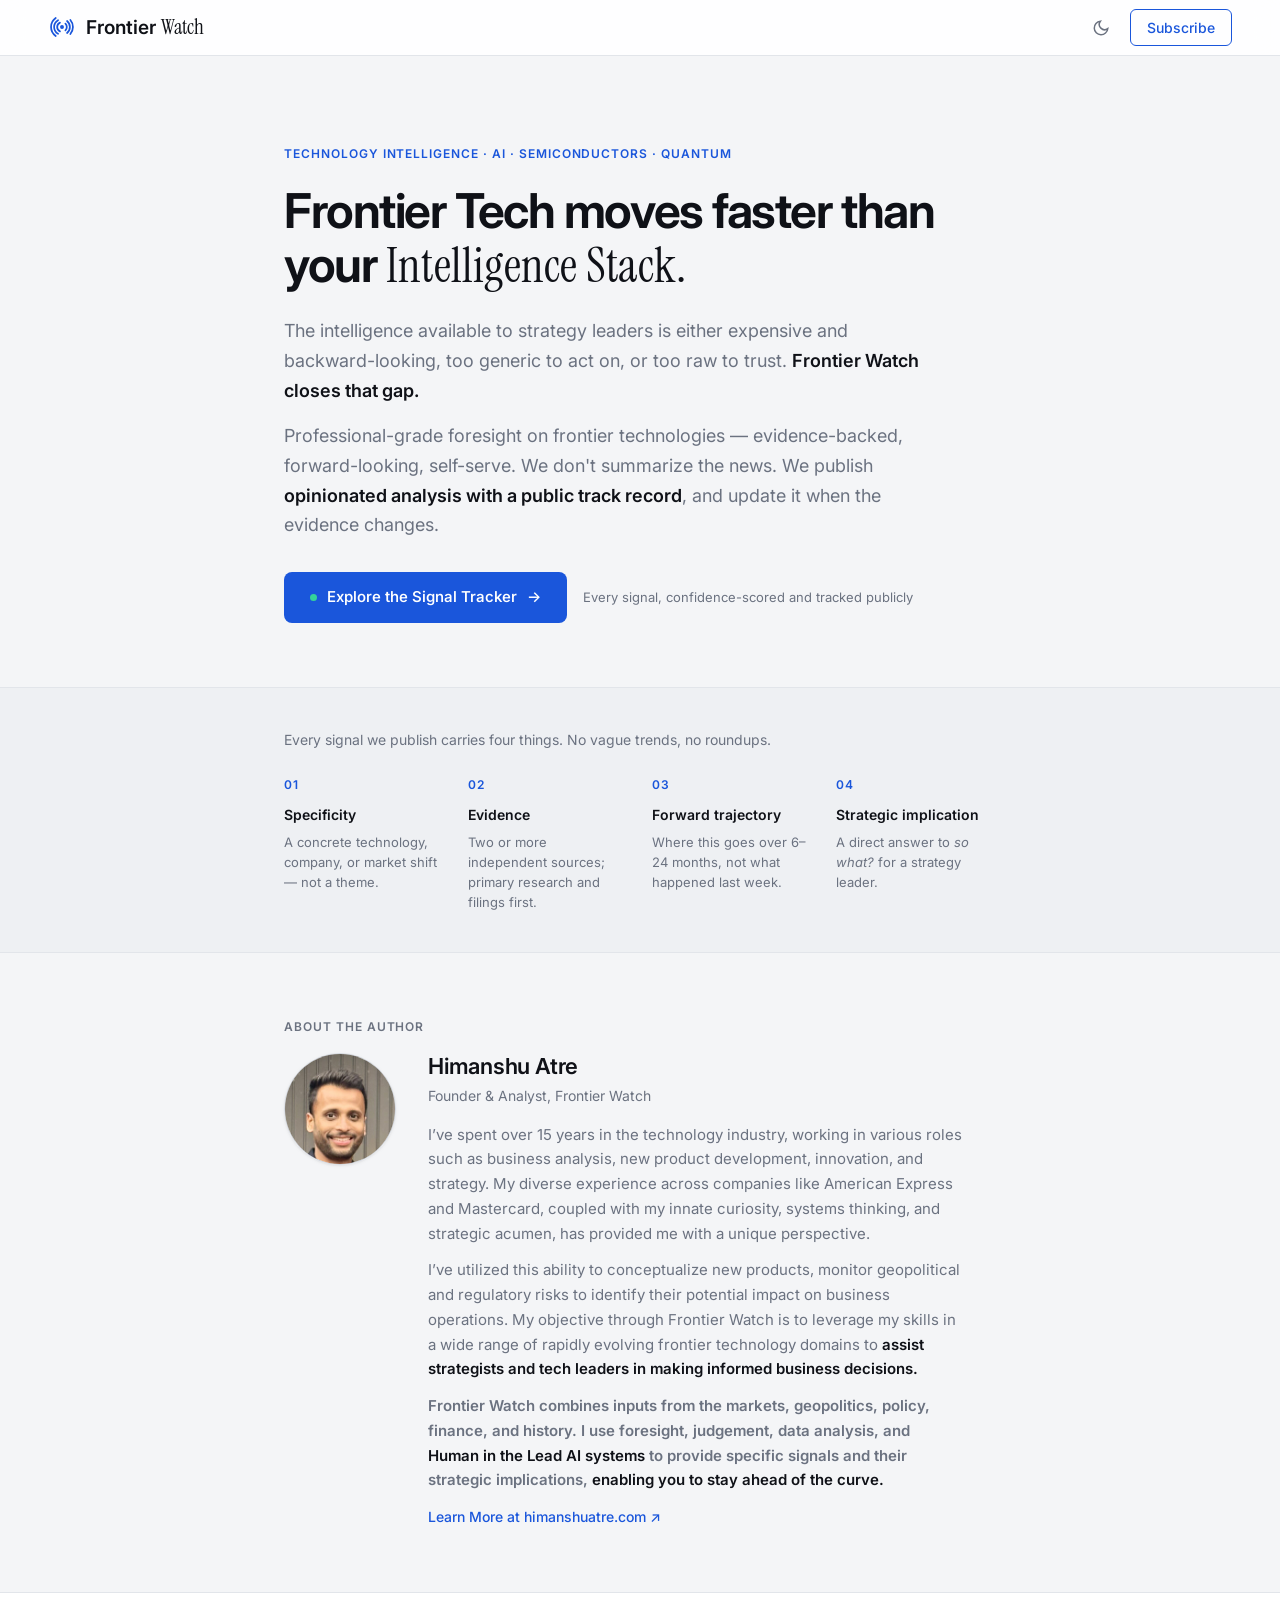
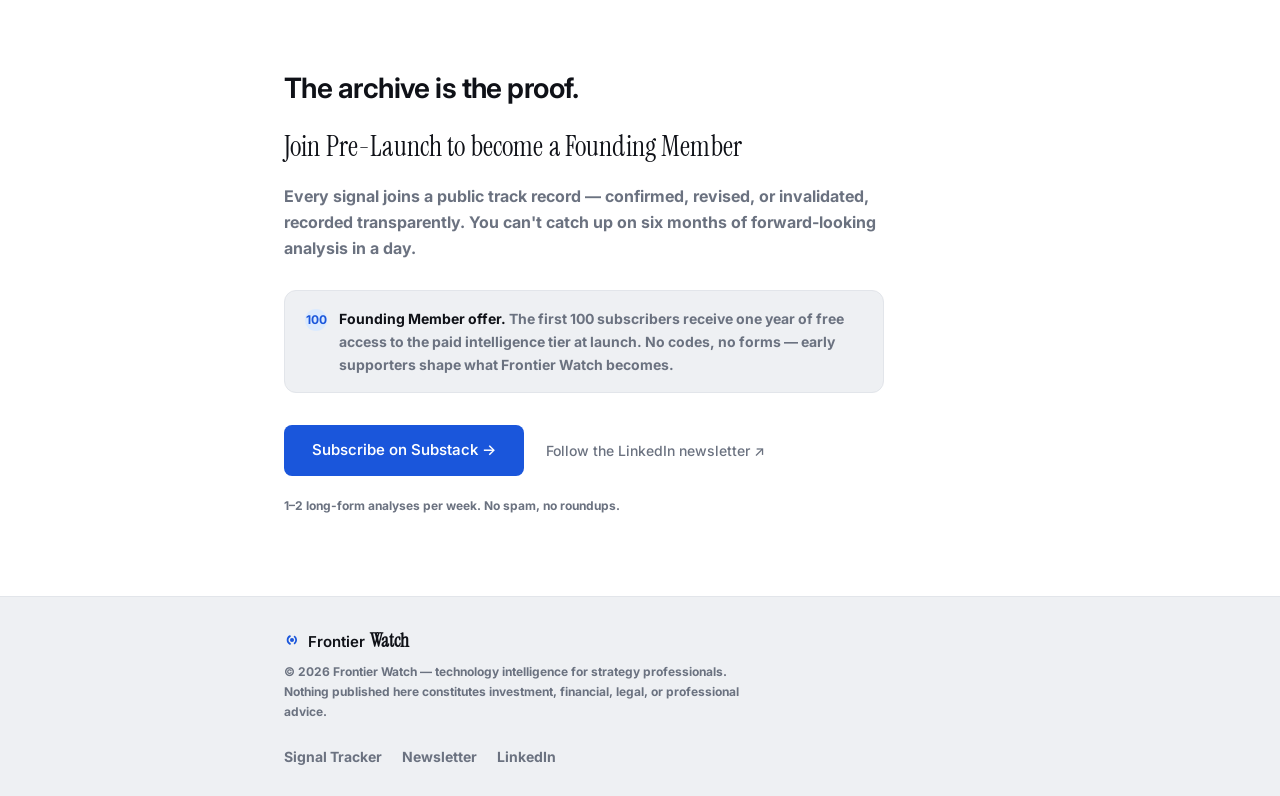
==== commit dcf93280: "Update index.html" ====
--- a/index.html
+++ b/index.html
@@ -260,11 +260,12 @@
         <h2 class="about-name">Himanshu Atre</h2>
         <p class="about-role">Founder &amp; Analyst, Frontier Watch</p>
         <div class="about-bio">
-          <p>I've spent over a decade at Mastercard across product strategy, fraud solutions, and new product development. In 2020, I saw a gap no one had named — the company had no systematic way to read geopolitical and regulatory risk — so I <strong>built its geopolitical intelligence function from scratch</strong>, translating policy signals into product roadmap and infrastructure decisions. Today I lead AI-driven productivity work across the company.</p>
-          <p>Frontier Watch applies that same discipline to frontier technology. I read across technology, geopolitics, finance, and history, and connect what specialists keep apart — then <strong>publish the call, score my confidence, and track the outcome publicly.</strong> Every signal here carries my name.</p>
+          <p>I’ve spent over 15 years in the technology industry, working in various roles such as business analysis, new product development, innovation, and strategy. My diverse experience across companies like American Express and Mastercard, coupled with my innate curiosity, systems thinking, and strategic acumen, has provided me with a unique perspective.</p>
+          <p>I’ve utilized this ability to conceptualize new products, monitor geopolitical and regulatory risks to identify their potential impact on business operations. My objective through Frontier Watch is to leverage my skills in a wide range of rapidly evolving frontier technology domains to <strong>assist strategists and tech leaders in making informed business decisions.</p>
+          <p>Frontier Watch combines inputs from the markets, geopolitics, policy, finance, and history. I use foresight, judgement, data analysis, and <strong>Human in the Lead AI systems</strong> to provide specific signals and their strategic implications, <strong>enabling you to stay ahead of the curve.</strong></p>
         </div>
         <div class="about-links">
-          <a href="https://himanshuatre.com" target="_blank" rel="noopener">More writing at himanshuatre.com ↗</a>
+          <a href="https://himanshuatre.com" target="_blank" rel="noopener">Learn More at himanshuatre.com ↗</a>
         </div>
       </div>
     </div>
@@ -273,11 +274,12 @@
 
 <section class="cta">
   <div class="container">
-    <h2>The archive is the proof. <em>Early is when it compounds.</em></h2>
+    <h2>The archive is the proof.</h2>
+    <h2> <em>Join Pre-Launch to become a Founding Member</em></h2>
     <p class="cta-sub">Every signal joins a public track record — confirmed, revised, or invalidated, recorded transparently. You can't catch up on six months of forward-looking analysis in a day.</p>
     <div class="founding">
       <span class="marker">100</span>
-      <div><strong>Founding subscriber offer.</strong> The first 100 subscribers receive two years of free access to the paid intelligence tier at launch. No codes, no forms — early readers shape what Frontier Watch becomes.</div>
+      <div><strong>Founding Member offer.</strong> The first 100 subscribers receive one year of free access to the paid intelligence tier at launch. No codes, no forms — early supporters shape what Frontier Watch becomes.</div>
     </div>
     <div class="cta-buttons">
       <a class="btn-primary" href="https://frontierwatch.substack.com" target="_blank" rel="noopener">Subscribe on Substack →</a>
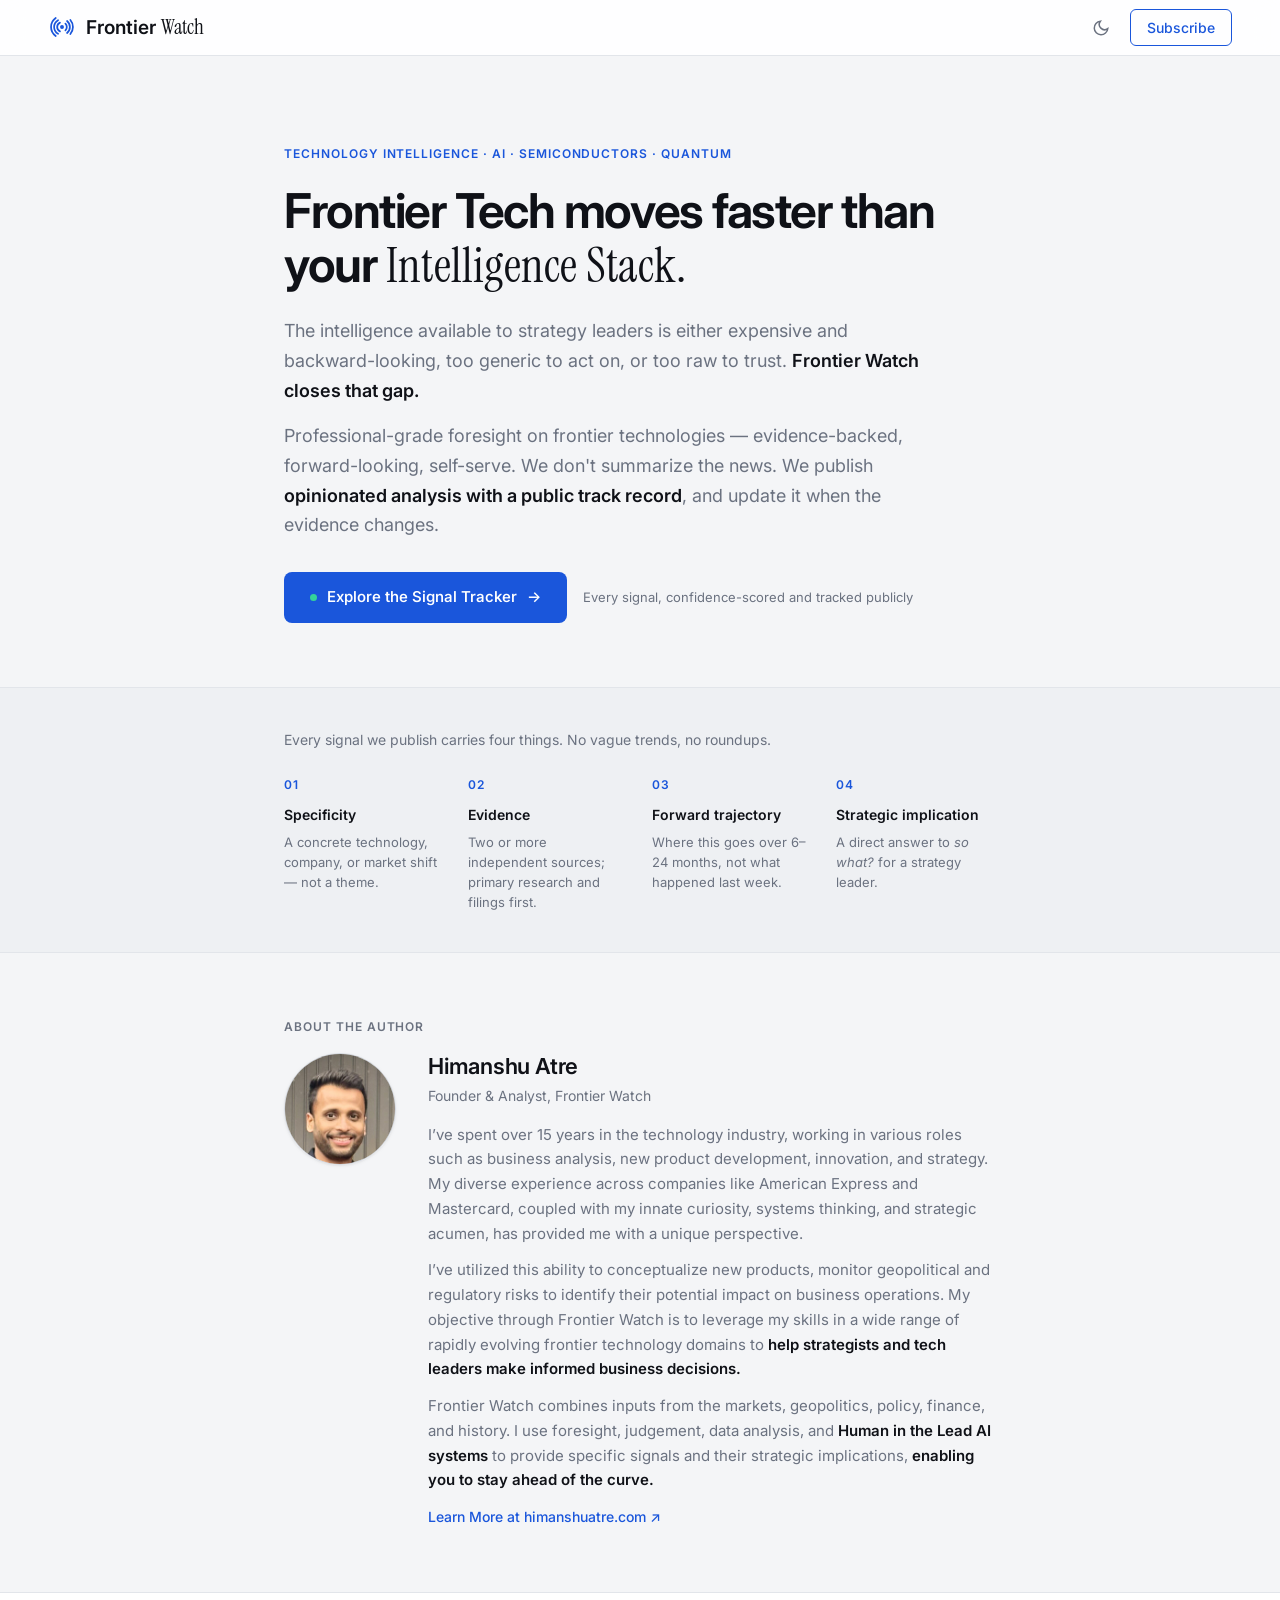
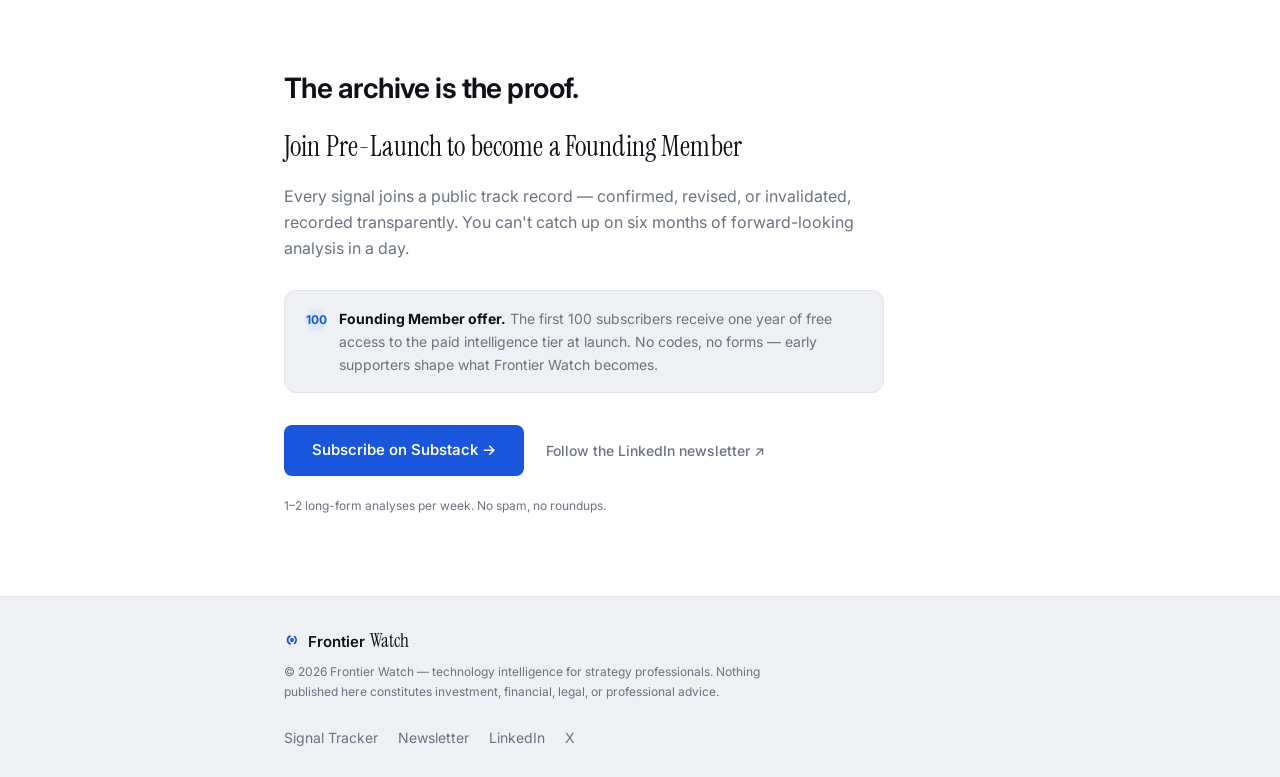
==== commit d23f3b09: "About Me changes and added X link" ====
--- a/index.html
+++ b/index.html
@@ -197,7 +197,7 @@
   }
   .footer-left .wordmark { font-size: 15px; margin-bottom: 6px; }
   .footer-left p { font-size: 12px; color: var(--color-text-muted); max-width: 480px; }
-  .footer-links { display: flex; gap: 20px; font-size: 14px; }
+  .footer-links { display: flex; flex-wrap: wrap; gap: 12px 20px; font-size: 14px; }
   .footer-links a { color: var(--color-text-muted); }
   .footer-links a:hover { color: var(--color-primary); }
 
@@ -261,7 +261,7 @@
         <p class="about-role">Founder &amp; Analyst, Frontier Watch</p>
         <div class="about-bio">
           <p>I’ve spent over 15 years in the technology industry, working in various roles such as business analysis, new product development, innovation, and strategy. My diverse experience across companies like American Express and Mastercard, coupled with my innate curiosity, systems thinking, and strategic acumen, has provided me with a unique perspective.</p>
-          <p>I’ve utilized this ability to conceptualize new products, monitor geopolitical and regulatory risks to identify their potential impact on business operations. My objective through Frontier Watch is to leverage my skills in a wide range of rapidly evolving frontier technology domains to <strong>assist strategists and tech leaders in making informed business decisions.</p>
+          <p>I’ve utilized this ability to conceptualize new products, monitor geopolitical and regulatory risks to identify their potential impact on business operations. My objective through Frontier Watch is to leverage my skills in a wide range of rapidly evolving frontier technology domains to <strong>help strategists and tech leaders make informed business decisions.</strong></p>
           <p>Frontier Watch combines inputs from the markets, geopolitics, policy, finance, and history. I use foresight, judgement, data analysis, and <strong>Human in the Lead AI systems</strong> to provide specific signals and their strategic implications, <strong>enabling you to stay ahead of the curve.</strong></p>
         </div>
         <div class="about-links">
@@ -302,6 +302,7 @@
       <a href="signals/">Signal Tracker</a>
       <a href="https://frontierwatch.substack.com" target="_blank" rel="noopener">Newsletter</a>
       <a href="https://www.linkedin.com/build-relation/newsletter-follow?entityUrn=7248378826097901568" target="_blank" rel="noopener">LinkedIn</a>
+      <a href="https://x.com/frontierwatchio" target="_blank" rel="noopener">X</a>
     </div>
   </div>
 </footer>
